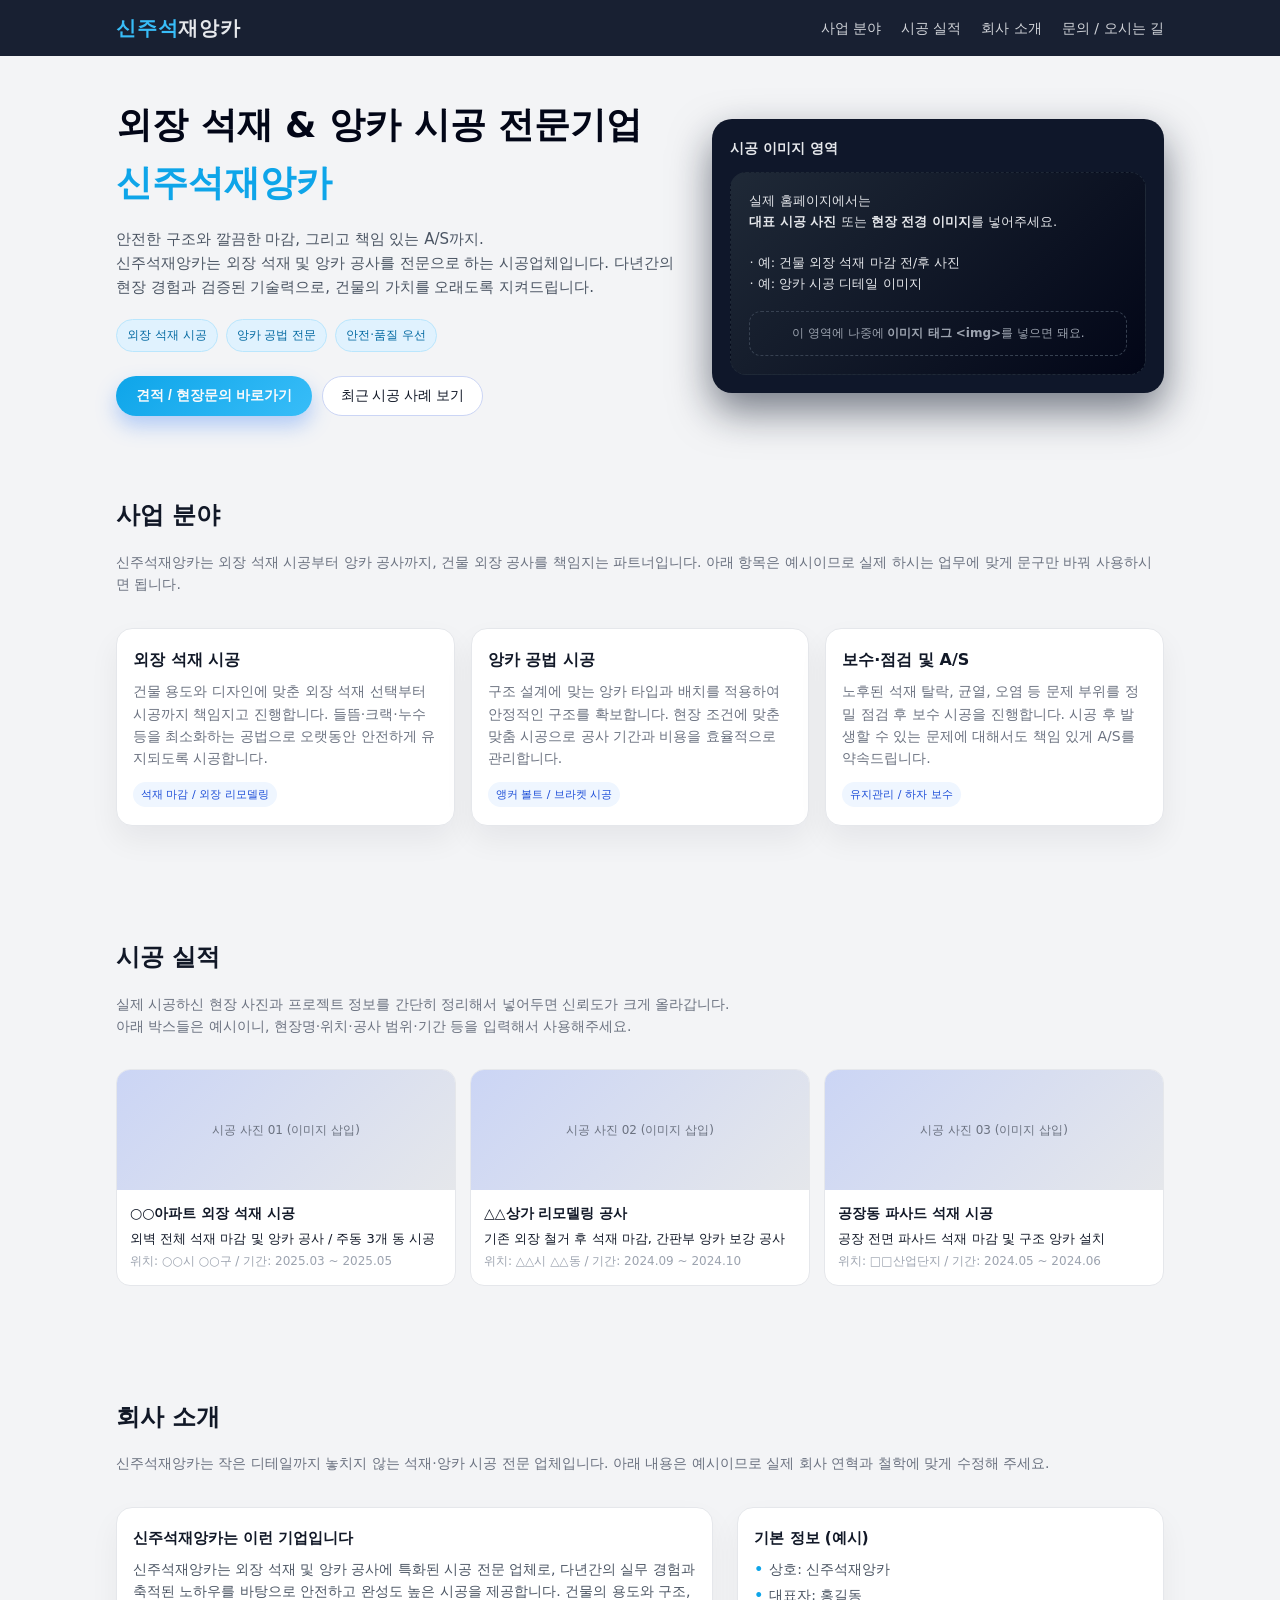
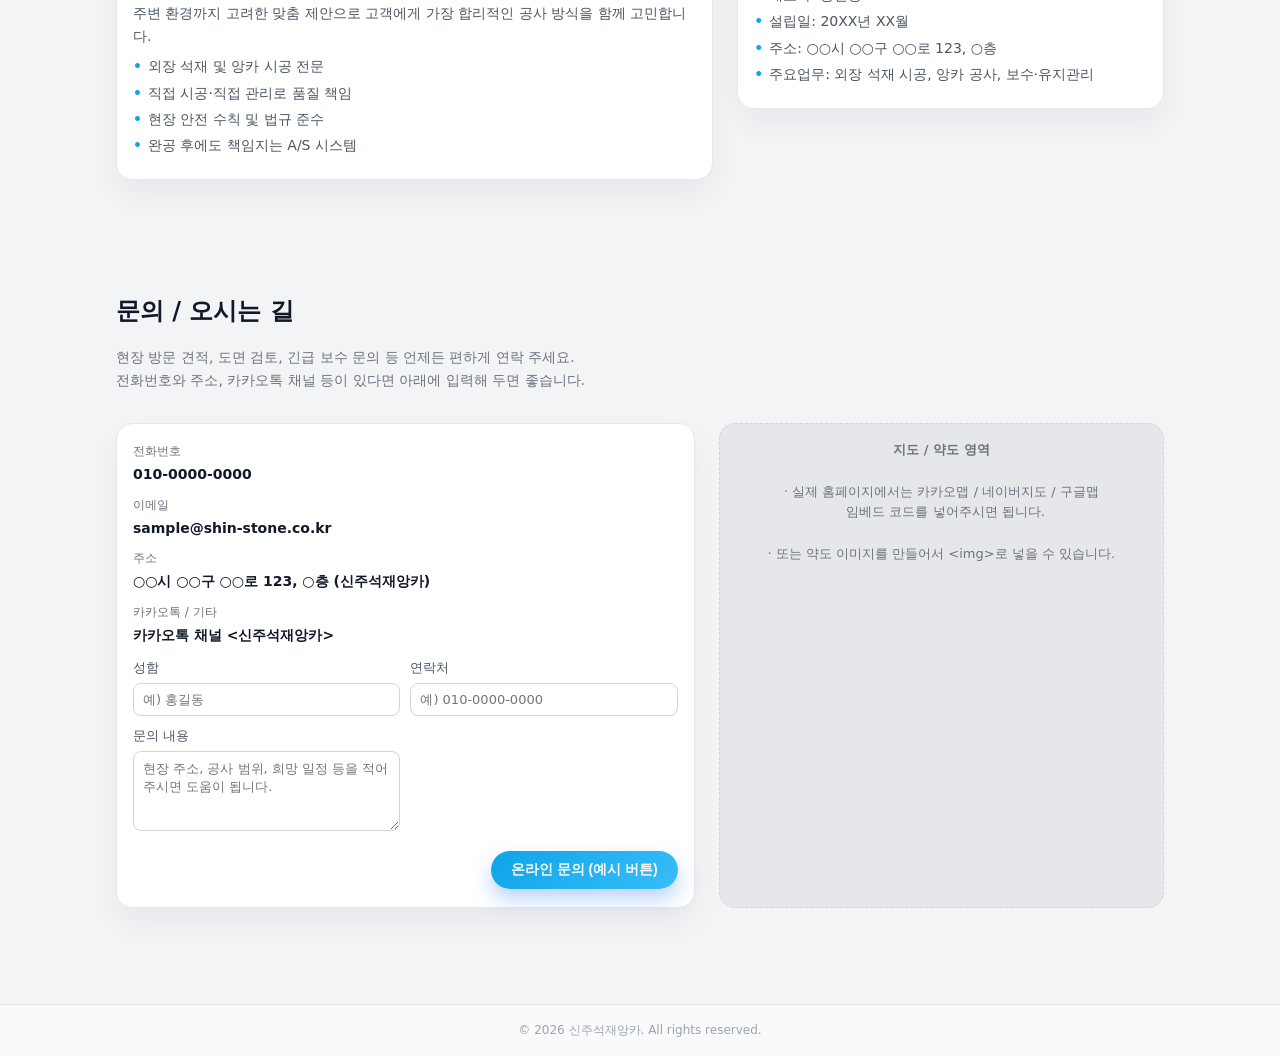
==== index.html @ e3f41605 "Add files via upload" ====
<!DOCTYPE html>
<html lang="ko">
<head>
  <meta charset="UTF-8" />
  <title>신주석재앙카 - 외장 석재 & 앙카 시공 전문</title>
  <meta name="viewport" content="width=device-width, initial-scale=1" />
  <style>
    * {
      box-sizing: border-box;
      margin: 0;
      padding: 0;
    }

    body {
      font-family: system-ui, -apple-system, BlinkMacSystemFont, "Segoe UI", sans-serif;
      color: #111827;
      background-color: #f3f4f6;
      line-height: 1.6;
    }

    a {
      text-decoration: none;
      color: inherit;
    }

    img {
      max-width: 100%;
      display: block;
    }

    /* 헤더 & 네비게이션 */
    header {
      position: sticky;
      top: 0;
      z-index: 50;
      background: rgba(15, 23, 42, 0.96);
      color: #e5e7eb;
      backdrop-filter: blur(10px);
    }

    .nav-inner {
      max-width: 1080px;
      margin: 0 auto;
      padding: 12px 16px;
      display: flex;
      align-items: center;
      justify-content: space-between;
      gap: 16px;
    }

    .logo {
      font-weight: 800;
      font-size: 20px;
      letter-spacing: 0.04em;
    }

    .logo span {
      color: #38bdf8;
    }

    nav ul {
      list-style: none;
      display: flex;
      gap: 20px;
      font-size: 14px;
    }

    nav a {
      color: #e5e7eb;
      opacity: 0.9;
    }

    nav a:hover {
      opacity: 1;
    }

    /* 모바일 메뉴 간단 처리 */
    .nav-menu-button {
      display: none;
      border: none;
      background: transparent;
      color: #e5e7eb;
      font-size: 20px;
      cursor: pointer;
    }

    @media (max-width: 720px) {
      nav ul {
        display: none;
      }

      .nav-menu-button {
        display: block;
      }

      .nav-open nav ul {
        display: flex;
        flex-direction: column;
        position: absolute;
        top: 52px;
        right: 16px;
        background: #020617;
        padding: 12px 16px;
        border-radius: 12px;
        box-shadow: 0 10px 30px rgba(0,0,0,0.35);
        width: 180px;
      }
    }

    /* 공통 레이아웃 */
    main {
      max-width: 1080px;
      margin: 0 auto;
      padding: 0 16px 40px;
    }

    section {
      padding: 56px 0;
    }

    .section-title {
      font-size: 24px;
      font-weight: 700;
      margin-bottom: 16px;
      color: #111827;
    }

    .section-subtitle {
      font-size: 14px;
      color: #6b7280;
      margin-bottom: 32px;
    }

    /* 히어로 영역 */
    .hero {
      display: grid;
      grid-template-columns: minmax(0, 2fr) minmax(0, 1.6fr);
      gap: 32px;
      padding: 40px 0 24px;
      align-items: center;
    }

    .hero-title {
      font-size: clamp(28px, 4vw, 36px);
      font-weight: 800;
      color: #020617;
      margin-bottom: 16px;
    }

    .hero-title span {
      color: #0ea5e9;
    }

    .hero-text {
      color: #4b5563;
      margin-bottom: 20px;
      font-size: 15px;
    }

    .hero-badges {
      display: flex;
      flex-wrap: wrap;
      gap: 8px;
      margin-bottom: 24px;
    }

    .hero-badge {
      font-size: 12px;
      padding: 6px 10px;
      border-radius: 999px;
      background: #e0f2fe;
      color: #0369a1;
      border: 1px solid #bae6fd;
    }

    .hero-buttons {
      display: flex;
      flex-wrap: wrap;
      gap: 10px;
    }

    .btn-primary {
      padding: 10px 20px;
      border-radius: 999px;
      border: none;
      background: linear-gradient(135deg, #0ea5e9, #38bdf8);
      color: #f9fafb;
      font-weight: 600;
      font-size: 14px;
      cursor: pointer;
      box-shadow: 0 10px 20px rgba(59,130,246,0.35);
    }

    .btn-outline {
      padding: 10px 18px;
      border-radius: 999px;
      border: 1px solid #cbd5f5;
      background: #ffffff;
      font-size: 14px;
      cursor: pointer;
      color: #111827;
    }

    .hero-visual {
      background: #0f172a;
      border-radius: 20px;
      padding: 18px;
      color: #e5e7eb;
      box-shadow: 0 18px 40px rgba(15,23,42,0.55);
    }

    .hero-visual-title {
      font-size: 14px;
      margin-bottom: 12px;
      font-weight: 600;
    }

    .hero-visual-box {
      border-radius: 16px;
      border: 1px dashed #1f2937;
      background: linear-gradient(135deg, #1f2937, #020617);
      padding: 18px;
      font-size: 13px;
    }

    .hero-visual-img-placeholder {
      margin-top: 16px;
      border-radius: 12px;
      border: 1px dashed #374151;
      padding: 12px;
      font-size: 12px;
      text-align: center;
      color: #9ca3af;
    }

    @media (max-width: 900px) {
      .hero {
        grid-template-columns: minmax(0, 1fr);
      }
    }

    /* 서비스 섹션 */
    .service-grid {
      display: grid;
      grid-template-columns: repeat(3, minmax(0, 1fr));
      gap: 16px;
    }

    .service-card {
      background: #ffffff;
      border-radius: 16px;
      padding: 18px 16px;
      box-shadow: 0 14px 30px rgba(15,23,42,0.06);
      border: 1px solid #e5e7eb;
    }

    .service-title {
      font-size: 16px;
      font-weight: 600;
      margin-bottom: 8px;
    }

    .service-desc {
      font-size: 14px;
      color: #6b7280;
      margin-bottom: 10px;
    }

    .service-tag {
      display: inline-block;
      font-size: 11px;
      padding: 4px 8px;
      border-radius: 999px;
      background: #eff6ff;
      color: #1d4ed8;
    }

    @media (max-width: 900px) {
      .service-grid {
        grid-template-columns: repeat(2, minmax(0, 1fr));
      }
    }

    @media (max-width: 600px) {
      .service-grid {
        grid-template-columns: minmax(0, 1fr);
      }
    }

    /* 포트폴리오 섹션 */
    .portfolio-grid {
      display: grid;
      grid-template-columns: repeat(3, minmax(0, 1fr));
      gap: 14px;
    }

    .portfolio-card {
      background: #ffffff;
      border-radius: 14px;
      overflow: hidden;
      border: 1px solid #e5e7eb;
      display: flex;
      flex-direction: column;
    }

    .portfolio-img {
      height: 120px;
      background: linear-gradient(135deg, #cbd5f5, #e5e7eb);
      display: flex;
      align-items: center;
      justify-content: center;
      font-size: 12px;
      color: #6b7280;
    }

    .portfolio-body {
      padding: 12px 13px 14px;
      font-size: 13px;
    }

    .portfolio-body h3 {
      font-size: 14px;
      margin-bottom: 4px;
    }

    .portfolio-meta {
      font-size: 12px;
      color: #9ca3af;
      margin-top: 2px;
    }

    @media (max-width: 900px) {
      .portfolio-grid {
        grid-template-columns: repeat(2, minmax(0, 1fr));
      }
    }

    @media (max-width: 600px) {
      .portfolio-grid {
        grid-template-columns: minmax(0, 1fr);
      }
    }

    /* 회사소개 섹션 */
    .about-layout {
      display: grid;
      grid-template-columns: minmax(0, 1.4fr) minmax(0, 1fr);
      gap: 24px;
      align-items: flex-start;
    }

    .about-box {
      background: #ffffff;
      border-radius: 16px;
      padding: 18px 16px;
      border: 1px solid #e5e7eb;
      box-shadow: 0 14px 30px rgba(15,23,42,0.05);
      font-size: 14px;
      color: #4b5563;
    }

    .about-box h3 {
      font-size: 15px;
      font-weight: 600;
      margin-bottom: 8px;
      color: #111827;
    }

    .about-list {
      list-style: none;
      margin-top: 8px;
    }

    .about-list li::before {
      content: "•";
      margin-right: 6px;
      color: #0ea5e9;
      font-weight: 700;
    }

    .about-list li {
      margin-bottom: 4px;
    }

    @media (max-width: 900px) {
      .about-layout {
        grid-template-columns: minmax(0, 1fr);
      }
    }

    /* 연락처 섹션 */
    .contact-grid {
      display: grid;
      grid-template-columns: minmax(0, 1.3fr) minmax(0, 1fr);
      gap: 24px;
    }

    .contact-card {
      background: #ffffff;
      border-radius: 16px;
      padding: 18px 16px;
      border: 1px solid #e5e7eb;
      box-shadow: 0 14px 30px rgba(15,23,42,0.05);
      font-size: 14px;
    }

    .contact-item {
      margin-bottom: 10px;
    }

    .contact-label {
      font-size: 12px;
      color: #6b7280;
      margin-bottom: 2px;
    }

    .contact-value {
      font-weight: 600;
      color: #111827;
    }

    .contact-map {
      background: #e5e7eb;
      border-radius: 16px;
      padding: 16px;
      text-align: center;
      font-size: 13px;
      color: #6b7280;
      border: 1px dashed #d1d5db;
    }

    .contact-form {
      margin-top: 12px;
      display: grid;
      grid-template-columns: minmax(0, 1fr) minmax(0, 1fr);
      gap: 10px;
    }

    .contact-form textarea {
      grid-column: span 2;
      resize: vertical;
      min-height: 80px;
    }

    .field {
      display: flex;
      flex-direction: column;
      gap: 4px;
      font-size: 13px;
    }

    .field label {
      color: #4b5563;
    }

    .field input,
    .field textarea {
      border-radius: 8px;
      border: 1px solid #d1d5db;
      padding: 8px 9px;
      font-family: inherit;
      font-size: 13px;
    }

    .field input:focus,
    .field textarea:focus {
      outline: none;
      border-color: #0ea5e9;
      box-shadow: 0 0 0 1px rgba(14,165,233,0.2);
    }

    .contact-submit {
      margin-top: 10px;
      grid-column: span 2;
      justify-self: flex-end;
    }

    @media (max-width: 720px) {
      .contact-grid {
        grid-template-columns: minmax(0, 1fr);
      }

      .contact-form {
        grid-template-columns: minmax(0, 1fr);
      }

      .contact-submit {
        grid-column: span 1;
        width: 100%;
      }
    }

    /* 푸터 */
    footer {
      border-top: 1px solid #e5e7eb;
      padding: 16px;
      font-size: 12px;
      color: #9ca3af;
      background: #f9fafb;
      text-align: center;
    }
  </style>
</head>
<body>
  <header id="top">
    <div class="nav-inner">
      <div class="logo"><span>신주석</span>재앙카</div>
      <button class="nav-menu-button" id="navMenuButton">☰</button>
      <nav>
        <ul id="navMenu">
          <li><a href="#services">사업 분야</a></li>
          <li><a href="#portfolio">시공 실적</a></li>
          <li><a href="#about">회사 소개</a></li>
          <li><a href="#contact">문의 / 오시는 길</a></li>
        </ul>
      </nav>
    </div>
  </header>

  <main>
    <!-- 히어로 섹션 -->
    <section class="hero">
      <div>
        <h1 class="hero-title">
          외장 석재 &amp; 앙카 시공 전문기업<br />
          <span>신주석재앙카</span>
        </h1>
        <p class="hero-text">
          안전한 구조와 깔끔한 마감, 그리고 책임 있는 A/S까지.<br />
          신주석재앙카는 외장 석재 및 앙카 공사를 전문으로 하는 시공업체입니다.
          다년간의 현장 경험과 검증된 기술력으로, 건물의 가치를 오래도록 지켜드립니다.
        </p>

        <div class="hero-badges">
          <div class="hero-badge">외장 석재 시공</div>
          <div class="hero-badge">앙카 공법 전문</div>
          <div class="hero-badge">안전·품질 우선</div>
        </div>

        <div class="hero-buttons">
          <button class="btn-primary" onclick="document.getElementById('contact').scrollIntoView({behavior:'smooth'});">
            견적 / 현장문의 바로가기
          </button>
          <button class="btn-outline" onclick="document.getElementById('portfolio').scrollIntoView({behavior:'smooth'});">
            최근 시공 사례 보기
          </button>
        </div>
      </div>

      <aside class="hero-visual">
        <div class="hero-visual-title">시공 이미지 영역</div>
        <div class="hero-visual-box">
          실제 홈페이지에서는<br />
          <b>대표 시공 사진</b> 또는 <b>현장 전경 이미지</b>를 넣어주세요.<br /><br />
          · 예: 건물 외장 석재 마감 전/후 사진<br />
          · 예: 앙카 시공 디테일 이미지
          <div class="hero-visual-img-placeholder">
            이 영역에 나중에 <b>이미지 태그 &lt;img&gt;</b>를 넣으면 돼요.
          </div>
        </div>
      </aside>
    </section>

    <!-- 서비스 섹션 -->
    <section id="services">
      <h2 class="section-title">사업 분야</h2>
      <p class="section-subtitle">
        신주석재앙카는 외장 석재 시공부터 앙카 공사까지, 건물 외장 공사를 책임지는 파트너입니다.
        아래 항목은 예시이므로 실제 하시는 업무에 맞게 문구만 바꿔 사용하시면 됩니다.
      </p>

      <div class="service-grid">
        <div class="service-card">
          <div class="service-title">외장 석재 시공</div>
          <div class="service-desc">
            건물 용도와 디자인에 맞춘 외장 석재 선택부터 시공까지 책임지고 진행합니다.
            들뜸·크랙·누수 등을 최소화하는 공법으로 오랫동안 안전하게 유지되도록 시공합니다.
          </div>
          <span class="service-tag">석재 마감 / 외장 리모델링</span>
        </div>

        <div class="service-card">
          <div class="service-title">앙카 공법 시공</div>
          <div class="service-desc">
            구조 설계에 맞는 앙카 타입과 배치를 적용하여 안정적인 구조를 확보합니다.
            현장 조건에 맞춘 맞춤 시공으로 공사 기간과 비용을 효율적으로 관리합니다.
          </div>
          <span class="service-tag">앵커 볼트 / 브라켓 시공</span>
        </div>

        <div class="service-card">
          <div class="service-title">보수·점검 및 A/S</div>
          <div class="service-desc">
            노후된 석재 탈락, 균열, 오염 등 문제 부위를 정밀 점검 후 보수 시공을 진행합니다.
            시공 후 발생할 수 있는 문제에 대해서도 책임 있게 A/S를 약속드립니다.
          </div>
          <span class="service-tag">유지관리 / 하자 보수</span>
        </div>
      </div>
    </section>

    <!-- 포트폴리오 섹션 -->
    <section id="portfolio">
      <h2 class="section-title">시공 실적</h2>
      <p class="section-subtitle">
        실제 시공하신 현장 사진과 프로젝트 정보를 간단히 정리해서 넣어두면 신뢰도가 크게 올라갑니다.<br />
        아래 박스들은 예시이니, 현장명·위치·공사 범위·기간 등을 입력해서 사용해주세요.
      </p>

      <div class="portfolio-grid">
        <article class="portfolio-card">
          <div class="portfolio-img">
            시공 사진 01 (이미지 삽입)
          </div>
          <div class="portfolio-body">
            <h3>○○아파트 외장 석재 시공</h3>
            <p>외벽 전체 석재 마감 및 앙카 공사 / 주동 3개 동 시공</p>
            <p class="portfolio-meta">위치: ○○시 ○○구 / 기간: 2025.03 ~ 2025.05</p>
          </div>
        </article>

        <article class="portfolio-card">
          <div class="portfolio-img">
            시공 사진 02 (이미지 삽입)
          </div>
          <div class="portfolio-body">
            <h3>△△상가 리모델링 공사</h3>
            <p>기존 외장 철거 후 석재 마감, 간판부 앙카 보강 공사</p>
            <p class="portfolio-meta">위치: △△시 △△동 / 기간: 2024.09 ~ 2024.10</p>
          </div>
        </article>

        <article class="portfolio-card">
          <div class="portfolio-img">
            시공 사진 03 (이미지 삽입)
          </div>
          <div class="portfolio-body">
            <h3>공장동 파사드 석재 시공</h3>
            <p>공장 전면 파사드 석재 마감 및 구조 앙카 설치</p>
            <p class="portfolio-meta">위치: □□산업단지 / 기간: 2024.05 ~ 2024.06</p>
          </div>
        </article>
      </div>
    </section>

    <!-- 회사 소개 섹션 -->
    <section id="about">
      <h2 class="section-title">회사 소개</h2>
      <p class="section-subtitle">
        신주석재앙카는 작은 디테일까지 놓치지 않는 석재·앙카 시공 전문 업체입니다.
        아래 내용은 예시이므로 실제 회사 연혁과 철학에 맞게 수정해 주세요.
      </p>

      <div class="about-layout">
        <div class="about-box">
          <h3>신주석재앙카는 이런 기업입니다</h3>
          <p>
            신주석재앙카는 외장 석재 및 앙카 공사에 특화된 시공 전문 업체로,
            다년간의 실무 경험과 축적된 노하우를 바탕으로 안전하고 완성도 높은 시공을 제공합니다.
            건물의 용도와 구조, 주변 환경까지 고려한 맞춤 제안으로
            고객에게 가장 합리적인 공사 방식을 함께 고민합니다.
          </p>

          <ul class="about-list">
            <li>외장 석재 및 앙카 시공 전문</li>
            <li>직접 시공·직접 관리로 품질 책임</li>
            <li>현장 안전 수칙 및 법규 준수</li>
            <li>완공 후에도 책임지는 A/S 시스템</li>
          </ul>
        </div>

        <div class="about-box">
          <h3>기본 정보 (예시)</h3>
          <ul class="about-list">
            <li>상호: 신주석재앙카</li>
            <li>대표자: 홍길동</li>
            <li>설립일: 20XX년 XX월</li>
            <li>주소: ○○시 ○○구 ○○로 123, ○층</li>
            <li>주요업무: 외장 석재 시공, 앙카 공사, 보수·유지관리</li>
          </ul>
        </div>
      </div>
    </section>

    <!-- 연락처 섹션 -->
    <section id="contact">
      <h2 class="section-title">문의 / 오시는 길</h2>
      <p class="section-subtitle">
        현장 방문 견적, 도면 검토, 긴급 보수 문의 등 언제든 편하게 연락 주세요.<br />
        전화번호와 주소, 카카오톡 채널 등이 있다면 아래에 입력해 두면 좋습니다.
      </p>

      <div class="contact-grid">
        <div class="contact-card">
          <div class="contact-item">
            <div class="contact-label">전화번호</div>
            <div class="contact-value">010-0000-0000</div>
          </div>
          <div class="contact-item">
            <div class="contact-label">이메일</div>
            <div class="contact-value">sample@shin-stone.co.kr</div>
          </div>
          <div class="contact-item">
            <div class="contact-label">주소</div>
            <div class="contact-value">○○시 ○○구 ○○로 123, ○층 (신주석재앙카)</div>
          </div>
          <div class="contact-item">
            <div class="contact-label">카카오톡 / 기타</div>
            <div class="contact-value">카카오톡 채널 &lt;신주석재앙카&gt;</div>
          </div>

          <form class="contact-form" onsubmit="alert('온라인 문의는 실제 전송 기능이 없습니다. 메일 또는 전화로 문의 주세요.'); return false;">
            <div class="field">
              <label for="name">성함</label>
              <input id="name" type="text" placeholder="예) 홍길동" />
            </div>
            <div class="field">
              <label for="phone">연락처</label>
              <input id="phone" type="text" placeholder="예) 010-0000-0000" />
            </div>
            <div class="field">
              <label for="message">문의 내용</label>
              <textarea id="message" placeholder="현장 주소, 공사 범위, 희망 일정 등을 적어주시면 도움이 됩니다."></textarea>
            </div>
            <button class="btn-primary contact-submit" type="submit">
              온라인 문의 (예시 버튼)
            </button>
          </form>
        </div>

        <div class="contact-map">
          <b>지도 / 약도 영역</b><br /><br />
          · 실제 홈페이지에서는 카카오맵 / 네이버지도 / 구글맵<br />
          &nbsp;&nbsp;임베드 코드를 넣어주시면 됩니다.<br /><br />
          · 또는 약도 이미지를 만들어서 &lt;img&gt;로 넣을 수 있습니다.
        </div>
      </div>
    </section>
  </main>

  <footer>
    © <span id="year"></span> 신주석재앙카. All rights reserved.
  </footer>

  <script>
    // 푸터 연도 자동 표기
    document.getElementById('year').textContent = new Date().getFullYear();

    // 모바일 메뉴 토글
    const navButton = document.getElementById('navMenuButton');
    const body = document.body;

    navButton.addEventListener('click', () => {
      body.classList.toggle('nav-open');
    });
  </script>
</body>
</html>
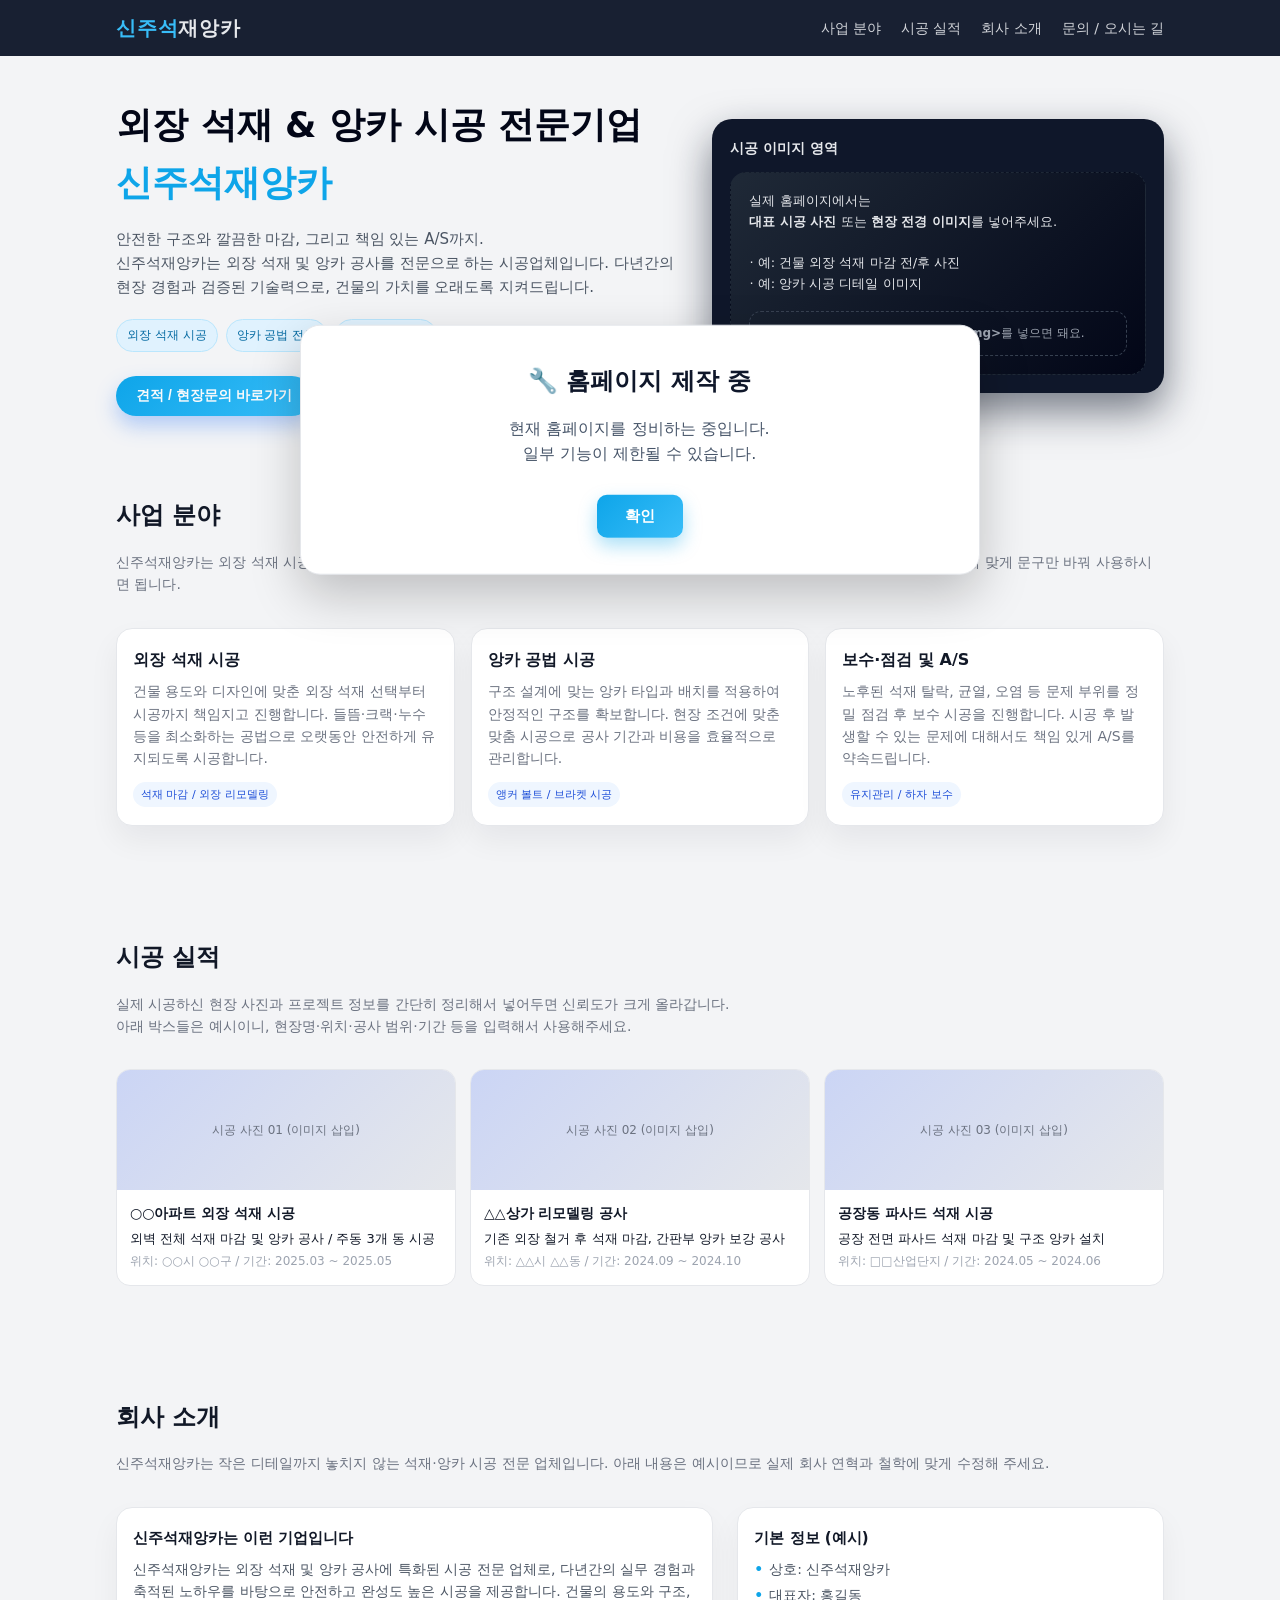
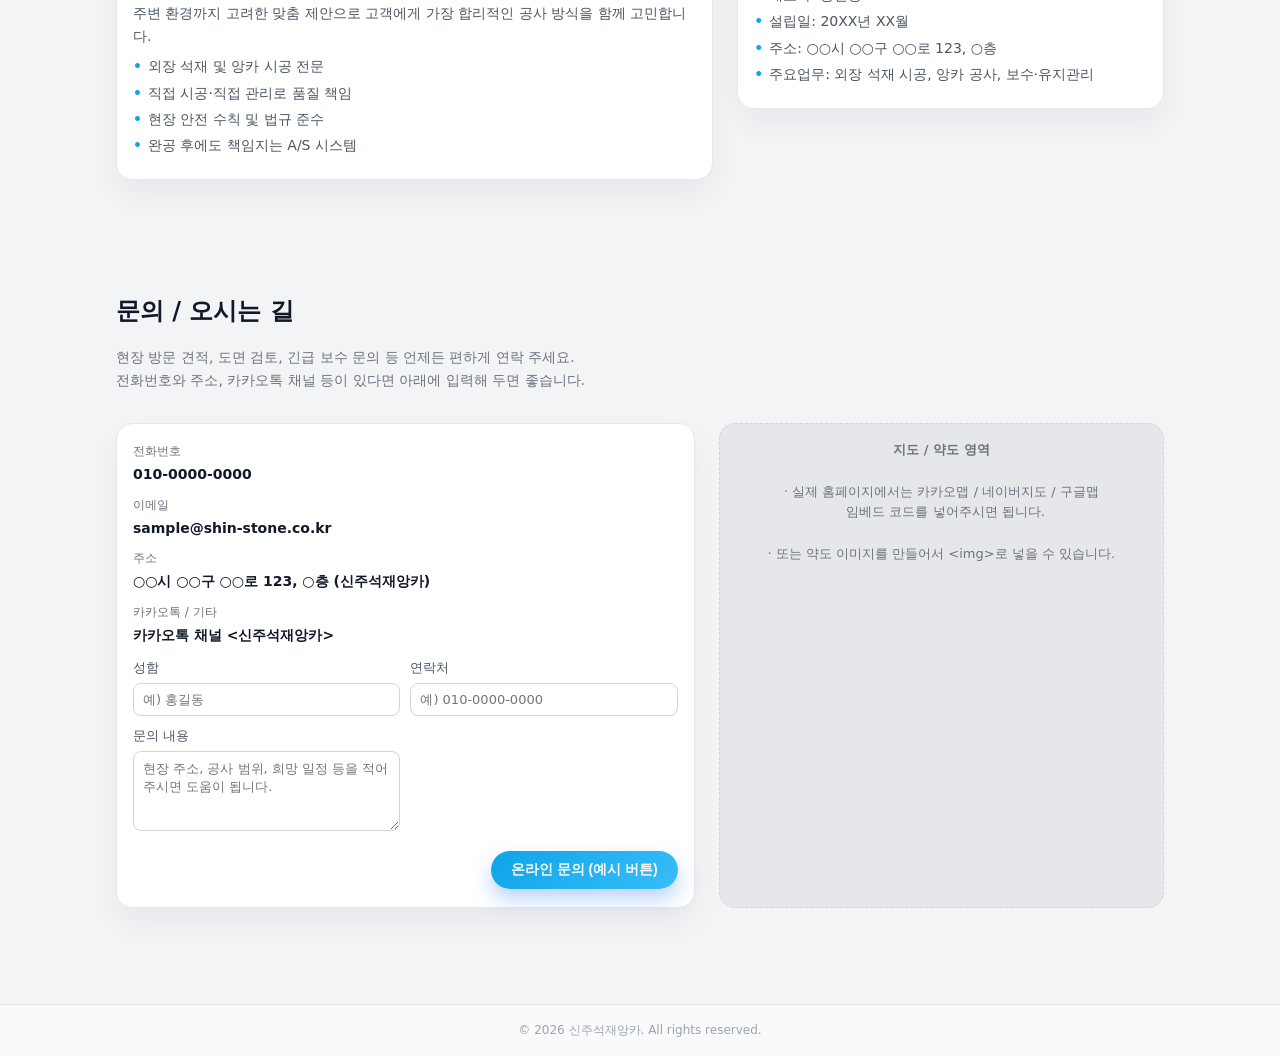
==== commit ecd82466: "Update index.html 팝업추가" ====
--- a/index.html
+++ b/index.html
@@ -499,9 +499,93 @@
       background: #f9fafb;
       text-align: center;
     }
+	
+/* 중앙 팝업 */
+.center-popup {
+  position: fixed;
+  top: 50%;
+  left: 50%;
+  transform: translate(-50%, -50%);
+  z-index: 99999;
+  animation: fadeIn 0.25s ease-out;
+}
+
+.center-popup-box {
+  background: #ffffff;
+  width: min(90%, 680px);
+  width: 680px !important; /* 🔥 강제 적용 */
+  max-width: 680px !important;
+  padding: 36px 40px;
+  border-radius: 20px;
+  text-align: center;
+  box-shadow: 0 20px 50px rgba(0, 0, 0, 0.22);
+  border: 1px solid #e5e7eb;
+  animation: popupSlide 0.3s ease-out;
+}
+
+.center-popup-box h2 {
+  margin-bottom: 16px;
+  font-size: 24px;
+  color: #0f172a;
+  font-weight: 700;
+}
+
+.center-popup-box p {
+  font-size: 16px;
+  color: #475569;
+  margin-bottom: 28px;
+  line-height: 1.6;
+  font-weight: 400;
+}
+
+.popup-close-btn {
+  padding: 12px 28px;
+  background: linear-gradient(135deg, #0ea5e9, #38bdf8);
+  color: white;
+  border: none;
+  border-radius: 10px;
+  font-size: 15px;
+  font-weight: 600;
+  cursor: pointer;
+  box-shadow: 0 8px 18px rgba(14,165,233,0.35);
+}
+
+.popup-close-btn:hover {
+  background: #0284c7;
+}
+
+/* 애니메이션 */
+@keyframes fadeIn {
+  from { opacity: 0; }
+  to { opacity: 1; }
+}
+
+@keyframes popupSlide {
+  from {
+    transform: translate(-50%, -48%);
+    opacity: 0;
+  }
+  to {
+    transform: translate(-50%, -50%);
+    opacity: 1;
+  }
+}
+
+
+	
   </style>
 </head>
 <body>
+<!-- 제작중 중앙 팝업 -->
+<div id="centerPopup" class="center-popup">
+  <div class="center-popup-box">
+    <h2>🔧 홈페이지 제작 중</h2>
+    <p>현재 홈페이지를 정비하는 중입니다.<br>일부 기능이 제한될 수 있습니다.</p>
+    <button class="popup-close-btn" onclick="closeCenterPopup()">확인</button>
+  </div>
+</div>
+
+  <!-- 여기부터 기존 내용(헤더, 메인 등) -->
   <header id="top">
     <div class="nav-inner">
       <div class="logo"><span>신주석</span>재앙카</div>
@@ -754,5 +838,13 @@
       body.classList.toggle('nav-open');
     });
   </script>
+  
+<script>
+  function closeCenterPopup() {
+    document.getElementById("centerPopup").style.display = "none";
+  }
+</script>
+
+
 </body>
 </html>
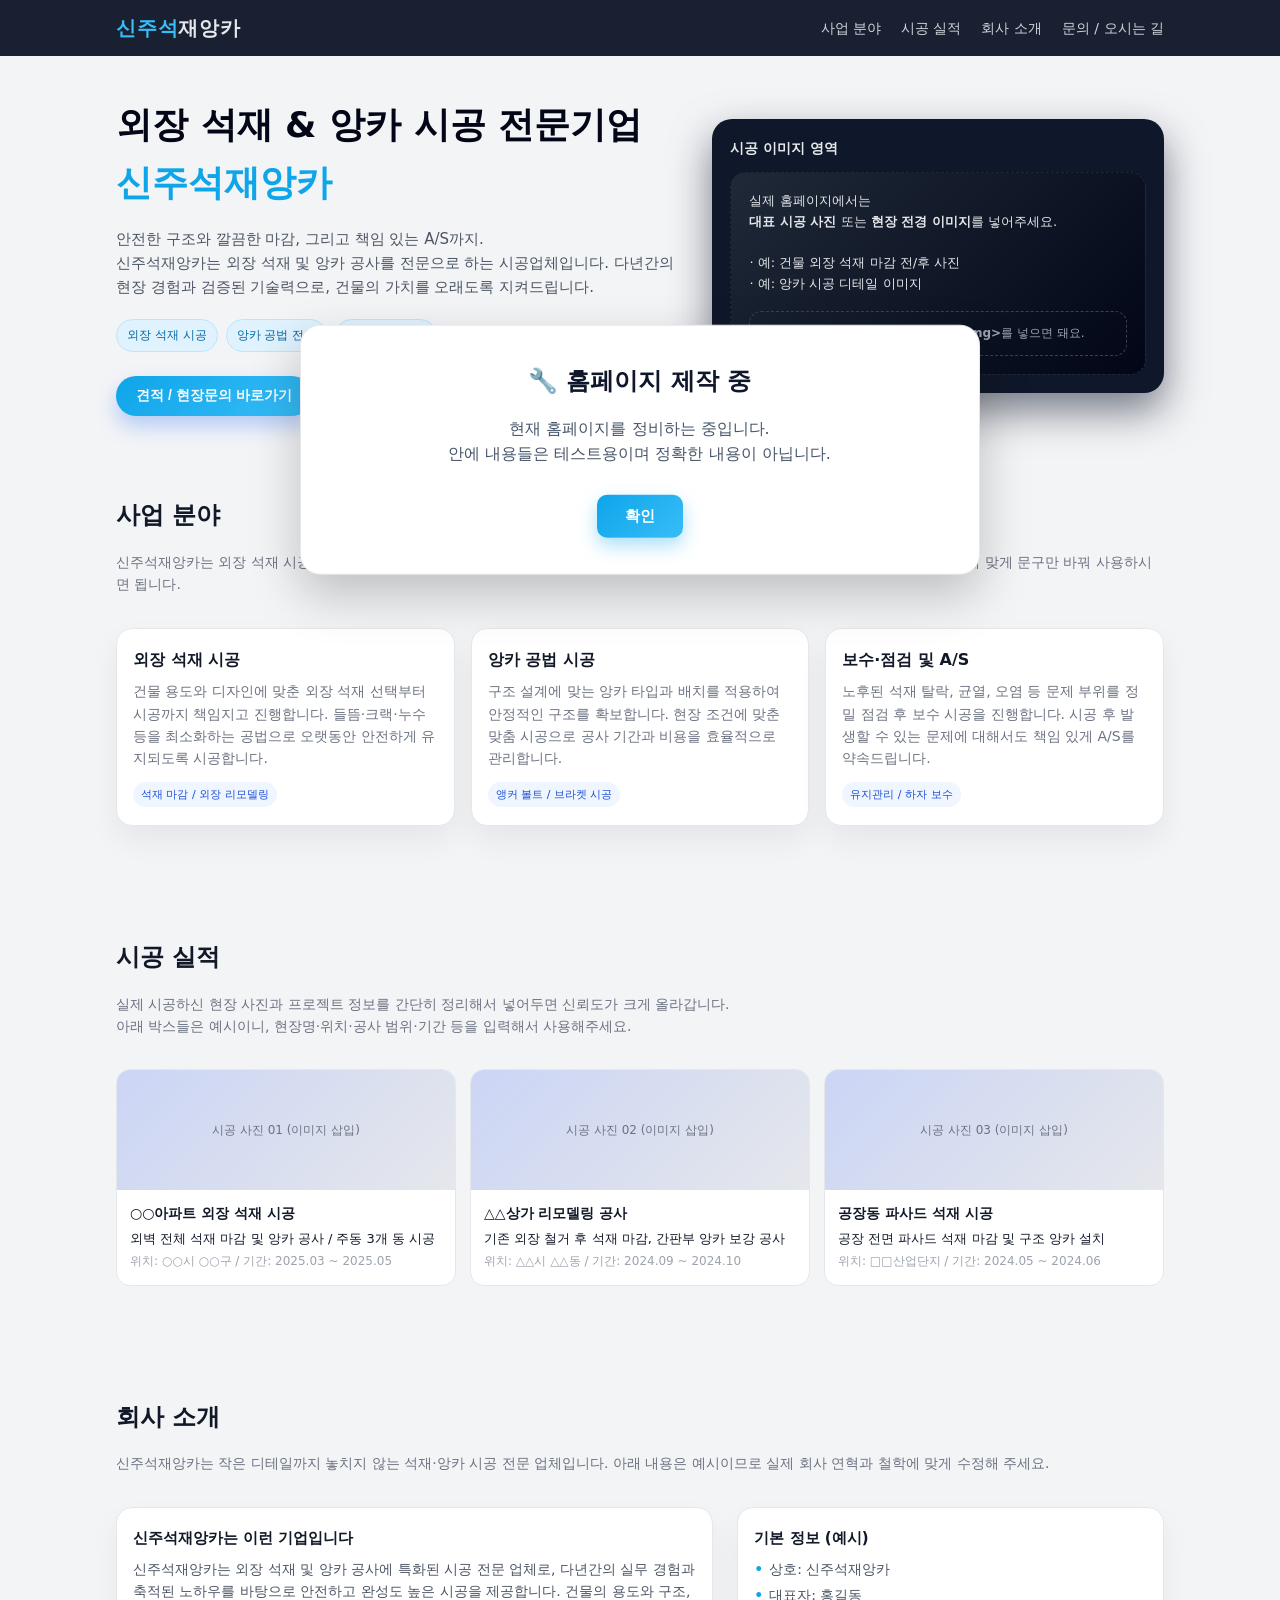
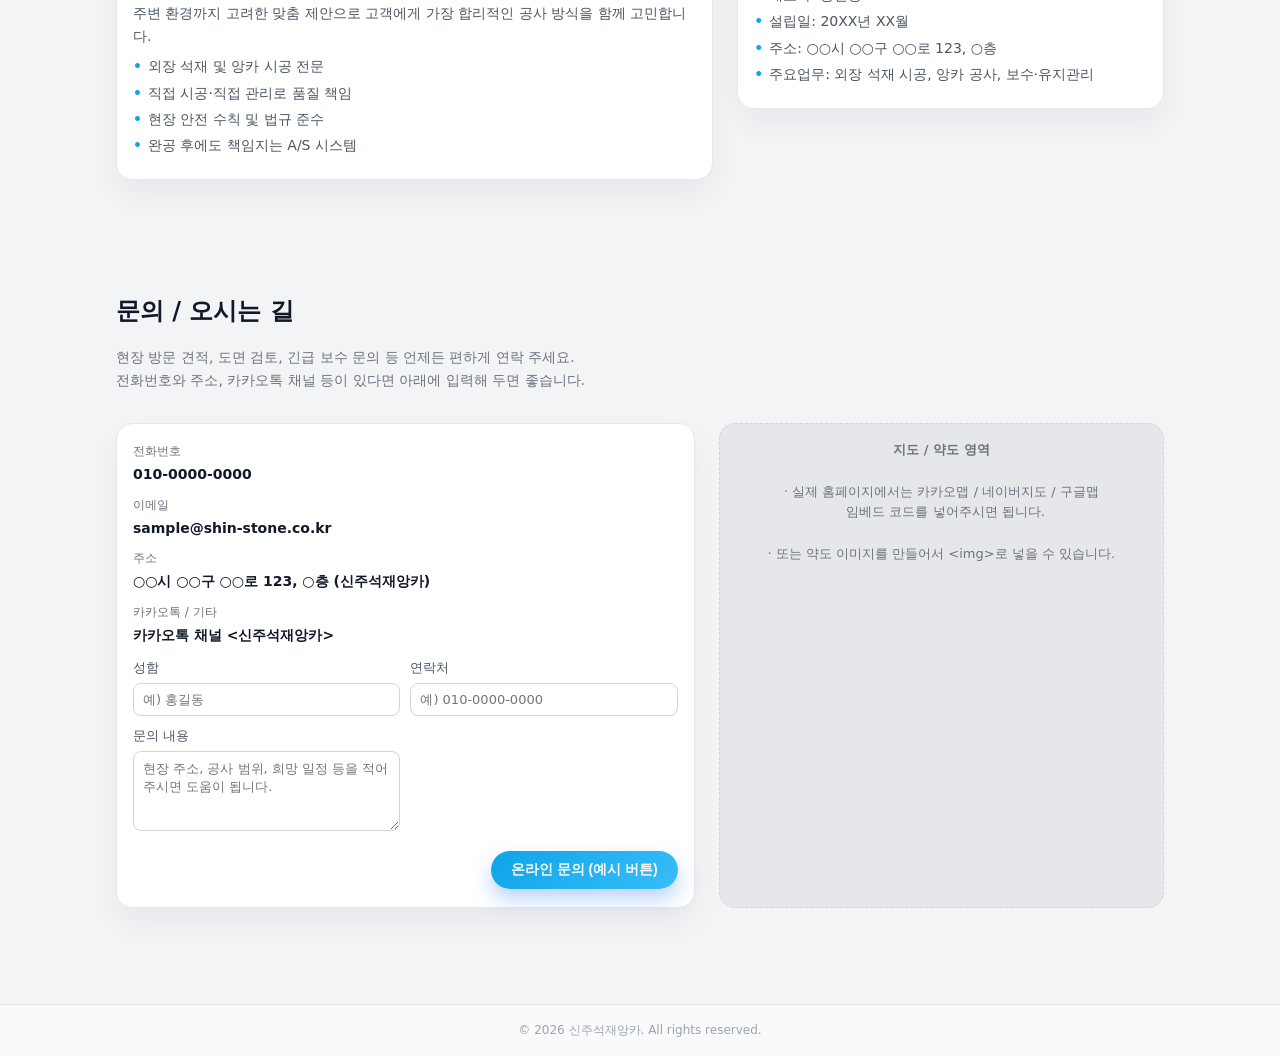
==== commit 14489d31: "Update index.html 팝업 내용 수정" ====
--- a/index.html
+++ b/index.html
@@ -580,7 +580,7 @@
 <div id="centerPopup" class="center-popup">
   <div class="center-popup-box">
     <h2>🔧 홈페이지 제작 중</h2>
-    <p>현재 홈페이지를 정비하는 중입니다.<br>일부 기능이 제한될 수 있습니다.</p>
+    <p>현재 홈페이지를 정비하는 중입니다.<br>안에 내용들은 테스트용이며 정확한 내용이 아닙니다.</p>
     <button class="popup-close-btn" onclick="closeCenterPopup()">확인</button>
   </div>
 </div>
@@ -848,3 +848,4 @@
 
 </body>
 </html>
+
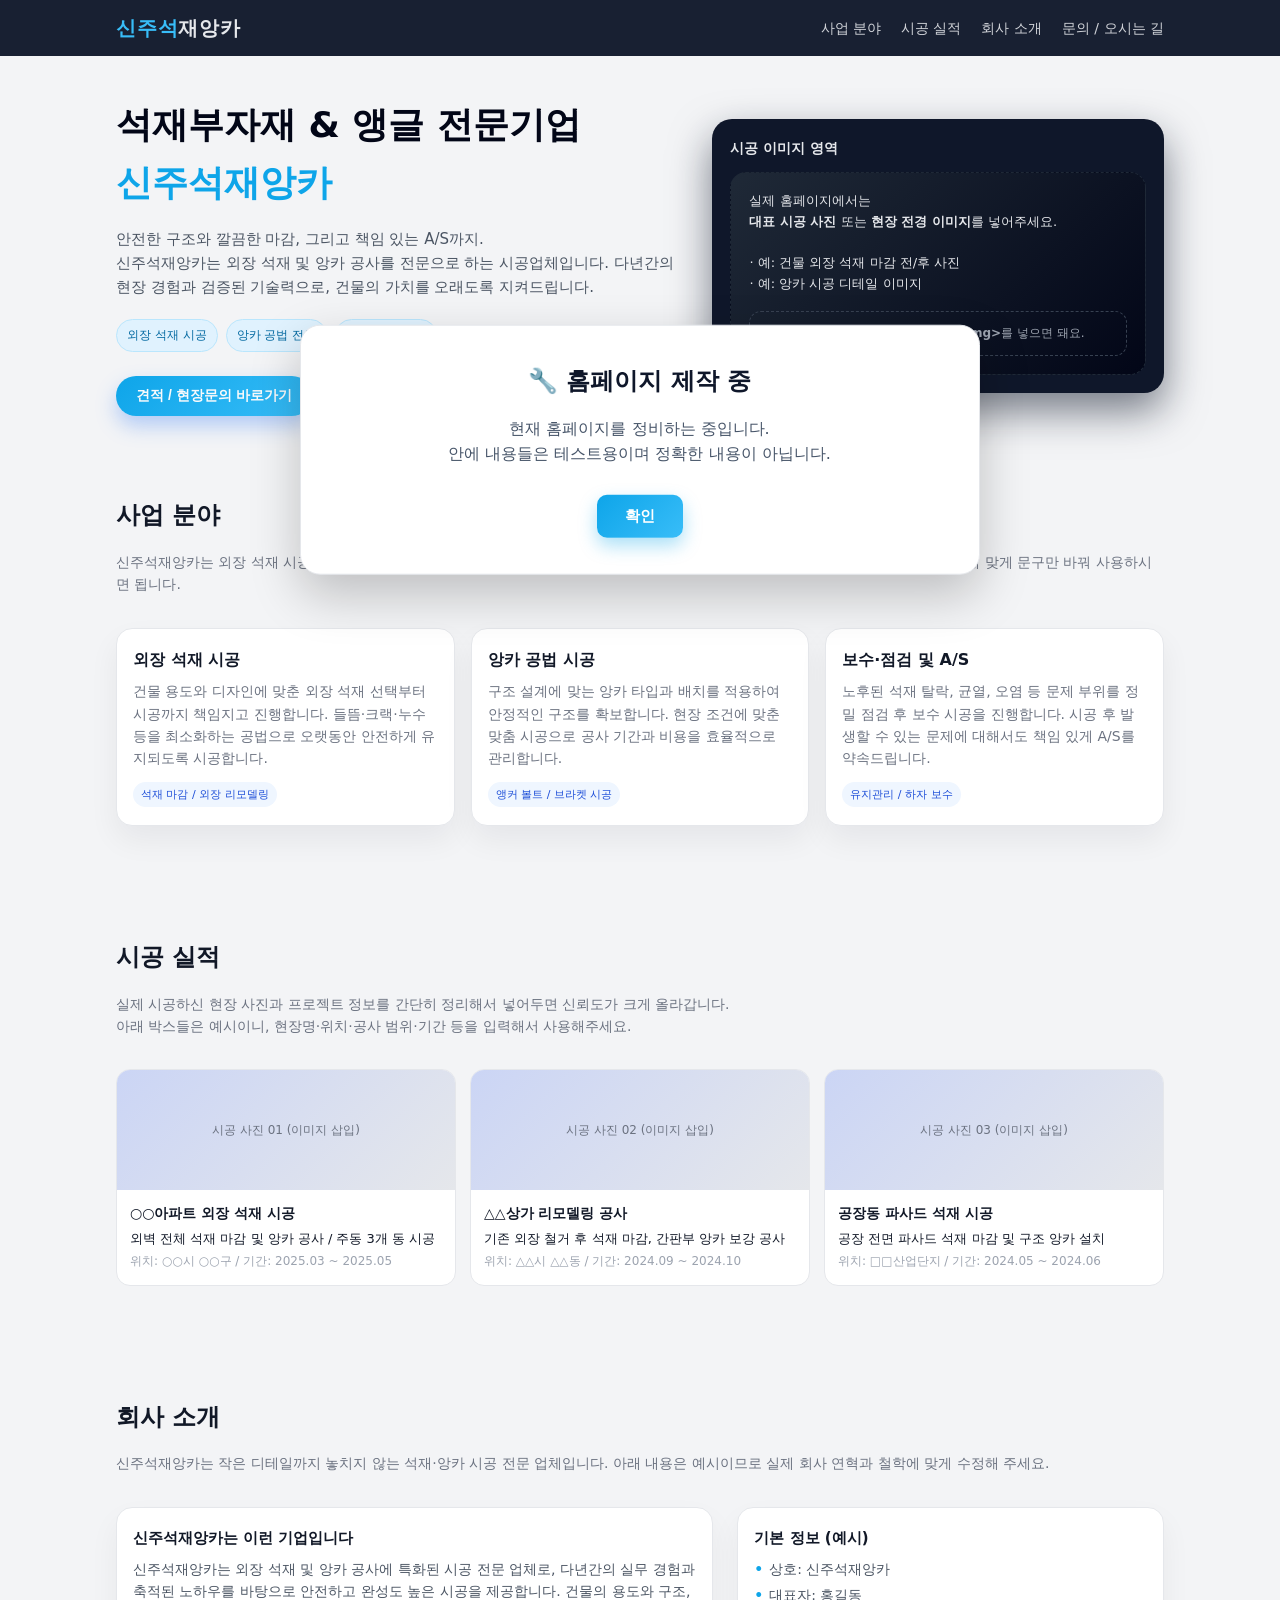
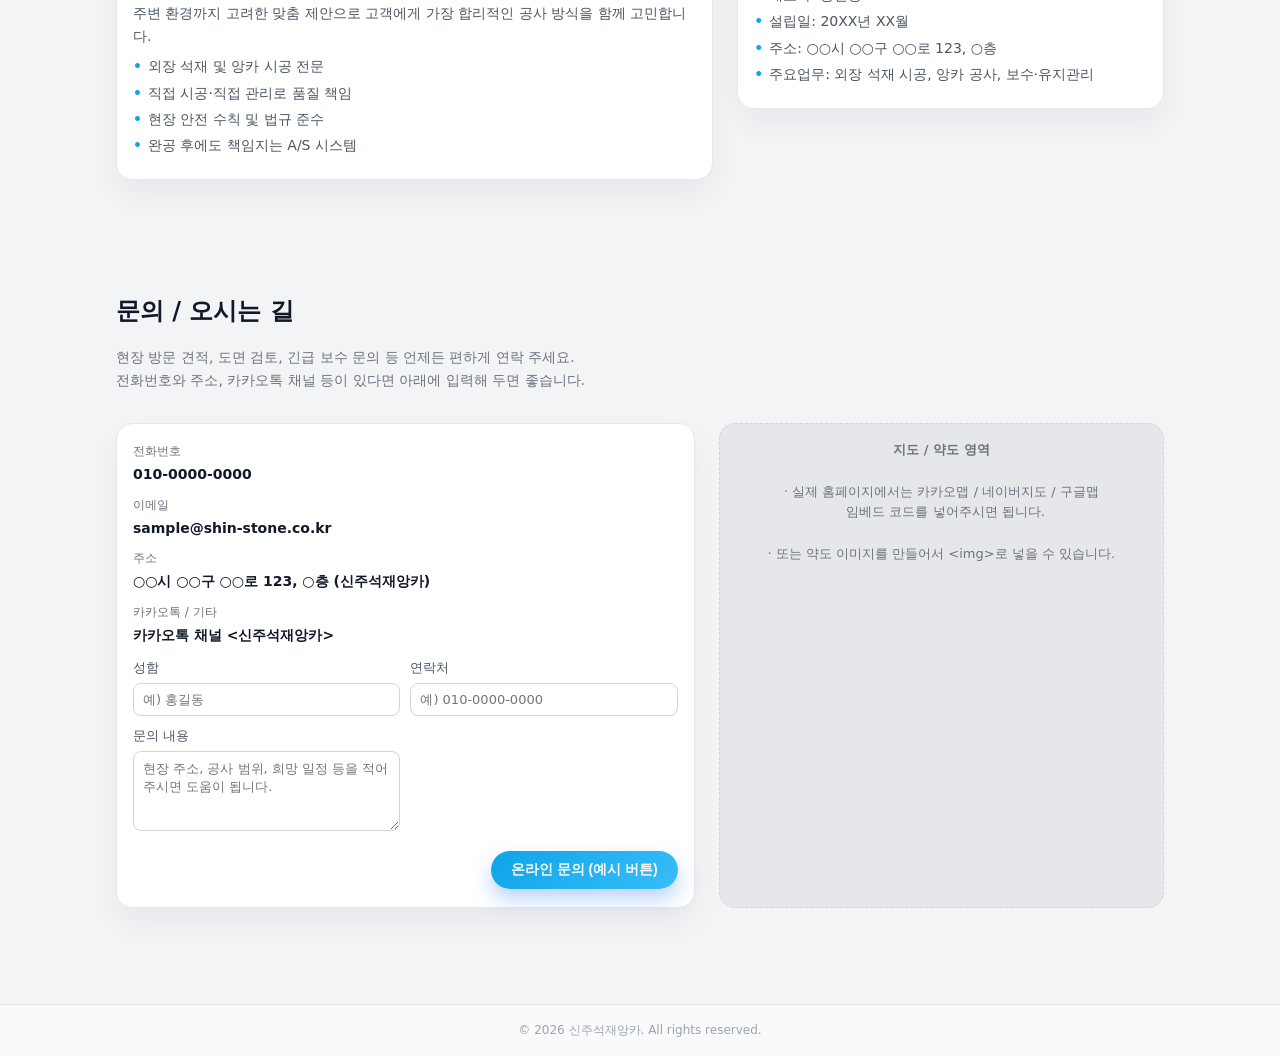
==== commit 31303040: "Update index.html 내용 변경" ====
--- a/index.html
+++ b/index.html
@@ -2,7 +2,7 @@
 <html lang="ko">
 <head>
   <meta charset="UTF-8" />
-  <title>신주석재앙카 - 외장 석재 & 앙카 시공 전문</title>
+  <title>신주석재앙카 - 석재시공용 부자재 전문</title>
   <meta name="viewport" content="width=device-width, initial-scale=1" />
   <style>
     * {
@@ -606,7 +606,7 @@
     <section class="hero">
       <div>
         <h1 class="hero-title">
-          외장 석재 &amp; 앙카 시공 전문기업<br />
+          석재부자재 &amp; 앵글 전문기업<br />
           <span>신주석재앙카</span>
         </h1>
         <p class="hero-text">
@@ -849,3 +849,4 @@
 </body>
 </html>
 
+
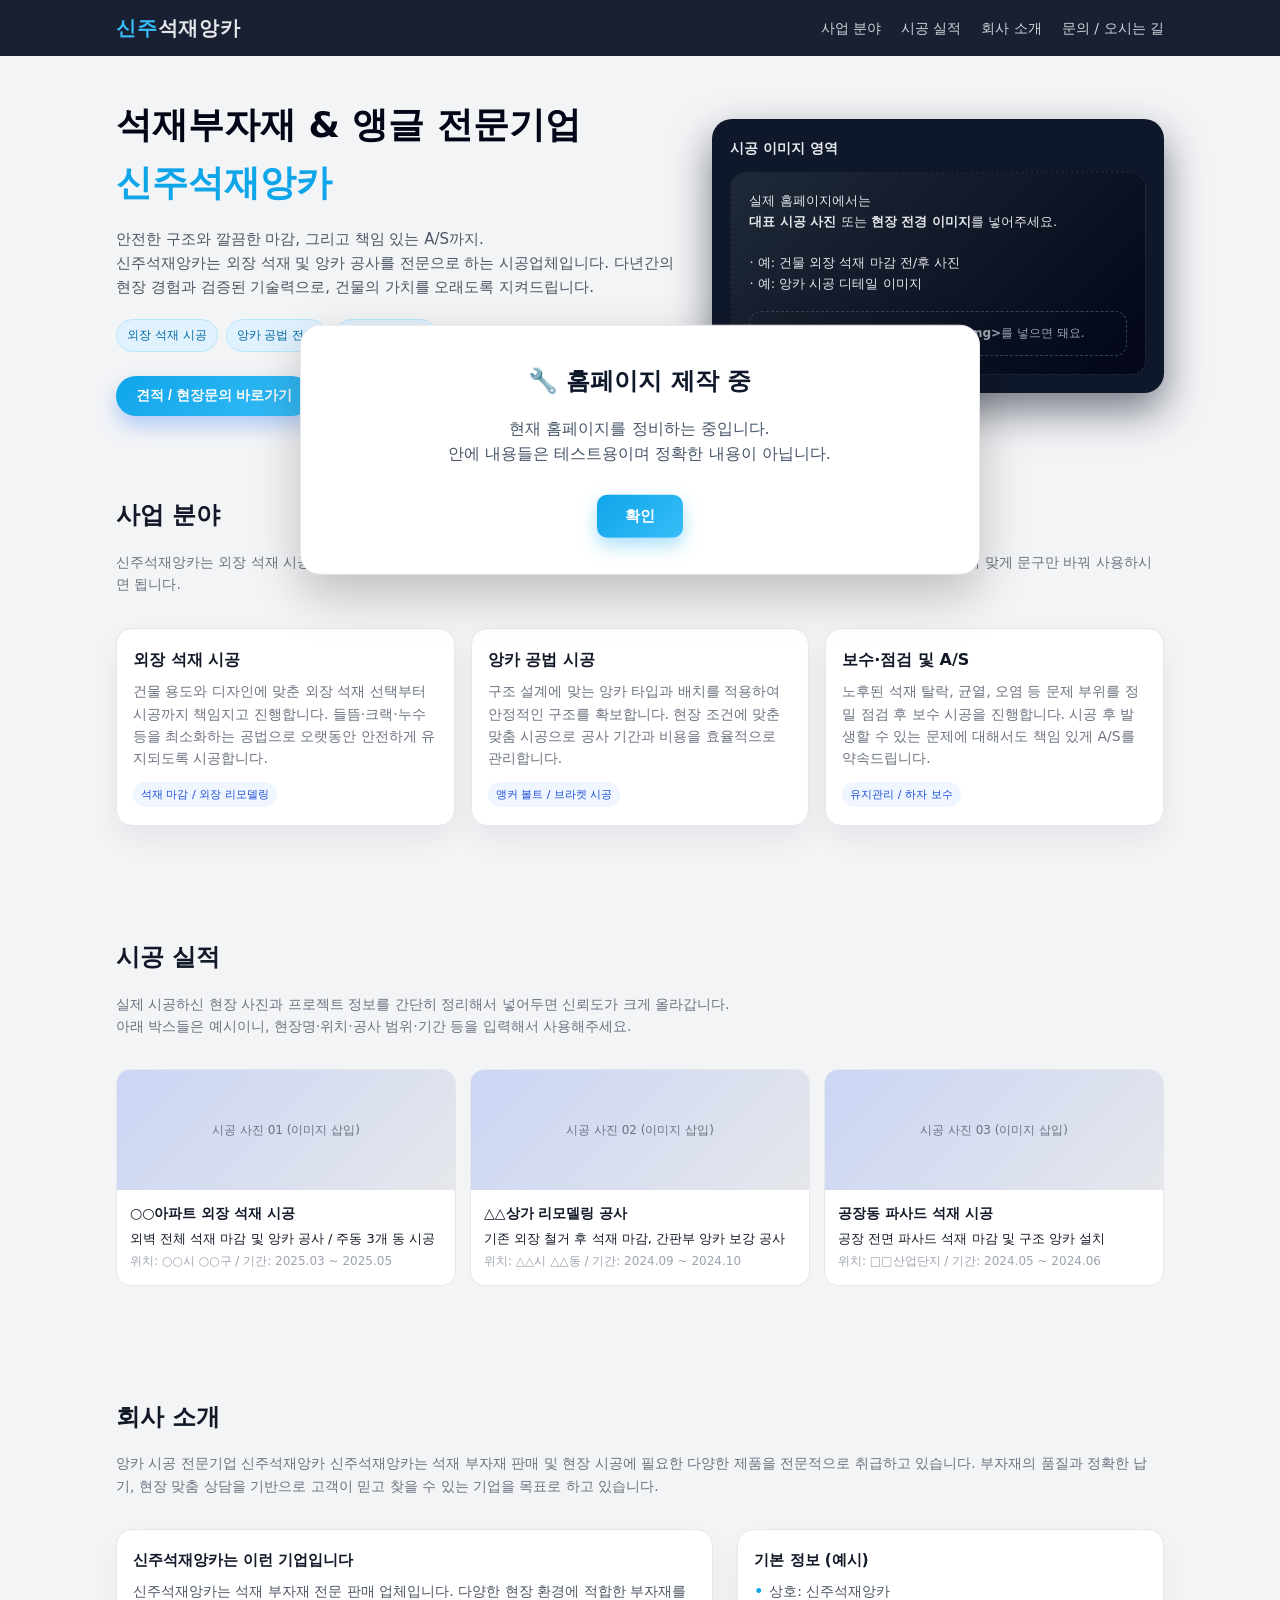
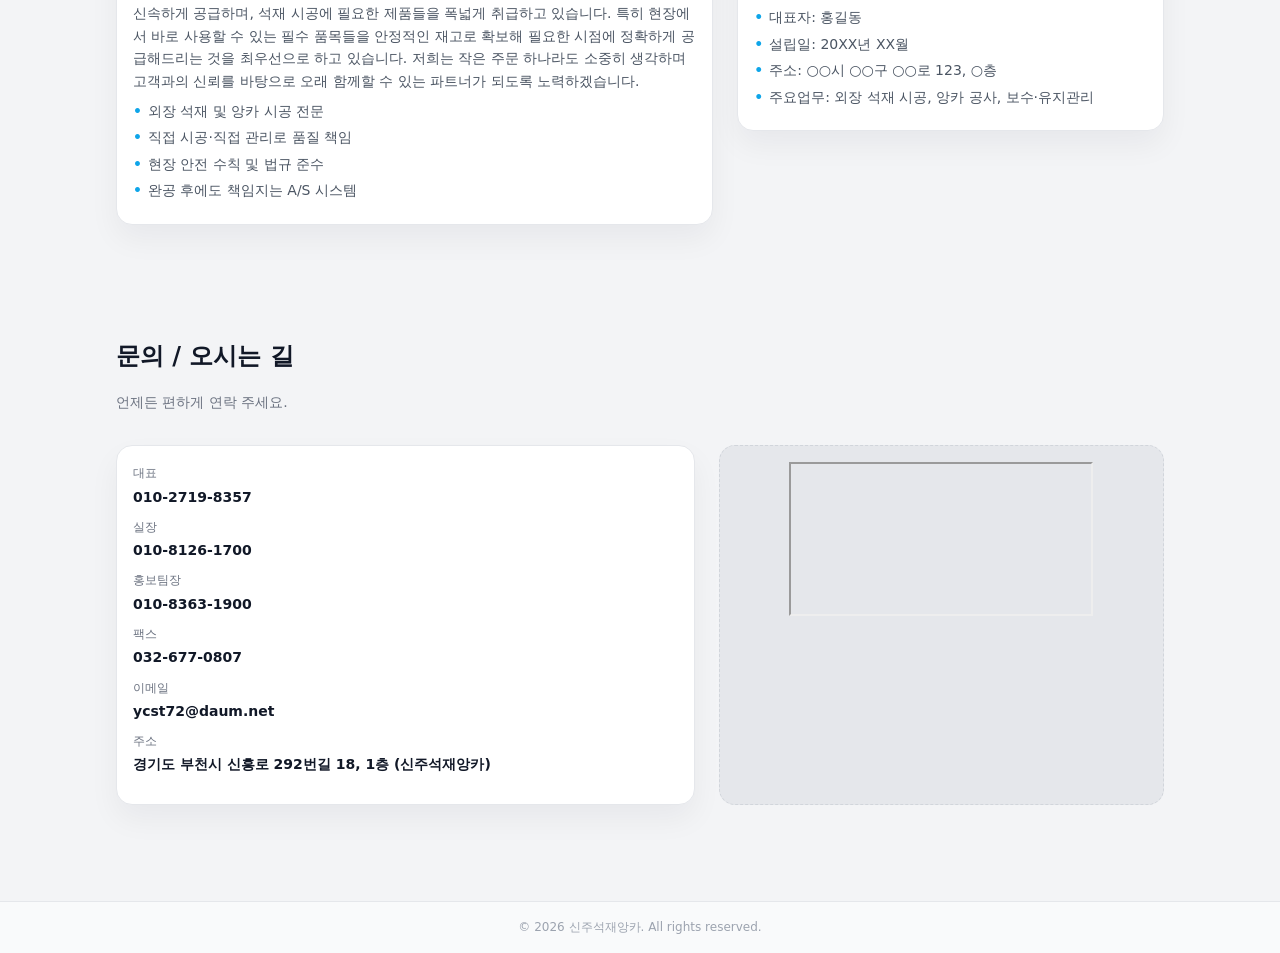
==== commit 0ec20761: "Add files via upload" ====
--- a/index.html
+++ b/index.html
@@ -588,7 +588,7 @@
   <!-- 여기부터 기존 내용(헤더, 메인 등) -->
   <header id="top">
     <div class="nav-inner">
-      <div class="logo"><span>신주석</span>재앙카</div>
+      <div class="logo"><span>신주</span>석재앙카</div>
       <button class="nav-menu-button" id="navMenuButton">☰</button>
       <nav>
         <ul id="navMenu">
@@ -731,18 +731,27 @@
     <section id="about">
       <h2 class="section-title">회사 소개</h2>
       <p class="section-subtitle">
-        신주석재앙카는 작은 디테일까지 놓치지 않는 석재·앙카 시공 전문 업체입니다.
-        아래 내용은 예시이므로 실제 회사 연혁과 철학에 맞게 수정해 주세요.
+        앙카 시공 전문기업
+신주석재앙카
+
+신주석재앙카는 석재 부자재 판매 및 현장 시공에 필요한 다양한 제품을 전문적으로 취급하고 있습니다.  
+부자재의 품질과 정확한 납기, 현장 맞춤 상담을 기반으로 고객이 믿고 찾을 수 있는 기업을 목표로 하고 있습니다.
+
       </p>
 
       <div class="about-layout">
         <div class="about-box">
           <h3>신주석재앙카는 이런 기업입니다</h3>
           <p>
-            신주석재앙카는 외장 석재 및 앙카 공사에 특화된 시공 전문 업체로,
-            다년간의 실무 경험과 축적된 노하우를 바탕으로 안전하고 완성도 높은 시공을 제공합니다.
-            건물의 용도와 구조, 주변 환경까지 고려한 맞춤 제안으로
-            고객에게 가장 합리적인 공사 방식을 함께 고민합니다.
+            신주석재앙카는 석재 부자재 전문 판매 업체입니다.  
+다양한 현장 환경에 적합한 부자재를 신속하게 공급하며, 석재 시공에 필요한 제품들을 폭넓게 취급하고 있습니다.
+
+특히 현장에서 바로 사용할 수 있는 필수 품목들을 안정적인 재고로 확보해  
+필요한 시점에 정확하게 공급해드리는 것을 최우선으로 하고 있습니다.
+
+저희는 작은 주문 하나라도 소중히 생각하며  
+고객과의 신뢰를 바탕으로 오래 함께할 수 있는 파트너가 되도록 노력하겠습니다.
+
           </p>
 
           <ul class="about-list">
@@ -770,30 +779,43 @@
     <section id="contact">
       <h2 class="section-title">문의 / 오시는 길</h2>
       <p class="section-subtitle">
-        현장 방문 견적, 도면 검토, 긴급 보수 문의 등 언제든 편하게 연락 주세요.<br />
-        전화번호와 주소, 카카오톡 채널 등이 있다면 아래에 입력해 두면 좋습니다.
+        언제든 편하게 연락 주세요.
       </p>
 
       <div class="contact-grid">
         <div class="contact-card">
           <div class="contact-item">
-            <div class="contact-label">전화번호</div>
-            <div class="contact-value">010-0000-0000</div>
-          </div>
+            <div class="contact-label">대표</div>
+            <div class="contact-value">010-2719-8357</div>
+          </div>
+		  <div class="contact-item">
+			<div class="contact-label">실장</div>
+			<div class="contact-value">010-8126-1700</div>
+		  </div>
+		  <div class="contact-item">
+  <div class="contact-label">홍보팀장</div>
+  <div class="contact-value">010-8363-1900</div>
+</div>
+		  <div class="contact-item">
+  <div class="contact-label">팩스</div>
+  <div class="contact-value">032-677-0807</div>
+</div>
           <div class="contact-item">
             <div class="contact-label">이메일</div>
-            <div class="contact-value">sample@shin-stone.co.kr</div>
+            <div class="contact-value">ycst72@daum.net</div>
           </div>
           <div class="contact-item">
             <div class="contact-label">주소</div>
-            <div class="contact-value">○○시 ○○구 ○○로 123, ○층 (신주석재앙카)</div>
-          </div>
+            <div class="contact-value">경기도 부천시 신흥로 292번길 18, 1층 (신주석재앙카)</div>
+          </div>
+		  
+		  <!--
           <div class="contact-item">
             <div class="contact-label">카카오톡 / 기타</div>
             <div class="contact-value">카카오톡 채널 &lt;신주석재앙카&gt;</div>
           </div>
 
-          <form class="contact-form" onsubmit="alert('온라인 문의는 실제 전송 기능이 없습니다. 메일 또는 전화로 문의 주세요.'); return false;">
+          <form class="contact-form" onsubmit="alert('온라인 문의는 실제 전송 기능이 없습니다. 전화로 문의 주세요.'); return false;">
             <div class="field">
               <label for="name">성함</label>
               <input id="name" type="text" placeholder="예) 홍길동" />
@@ -809,15 +831,21 @@
             <button class="btn-primary contact-submit" type="submit">
               온라인 문의 (예시 버튼)
             </button>
+			-->
+			
           </form>
         </div>
 
         <div class="contact-map">
-          <b>지도 / 약도 영역</b><br /><br />
-          · 실제 홈페이지에서는 카카오맵 / 네이버지도 / 구글맵<br />
-          &nbsp;&nbsp;임베드 코드를 넣어주시면 됩니다.<br /><br />
-          · 또는 약도 이미지를 만들어서 &lt;img&gt;로 넣을 수 있습니다.
-        </div>
+  <iframe>
+    src="https://map.naver.com/p/entry/place/1272984104?placePath=/home?entry=plt&from=map&fromPanelNum=1&additionalHeight=76&timestamp=202512021040&locale=ko&svcName=map_pcv5&searchType=place&lng=126.7760223&lat=37.5093850&c=15.00,0,0,0,dh"
+    width="100%"
+    height="320"
+    style="border:0;"
+    loading="lazy"
+    referrerpolicy="no-referrer-when-downgrade">
+  </iframe>
+</div>
       </div>
     </section>
   </main>
@@ -850,3 +878,4 @@
 </html>
 
 
+
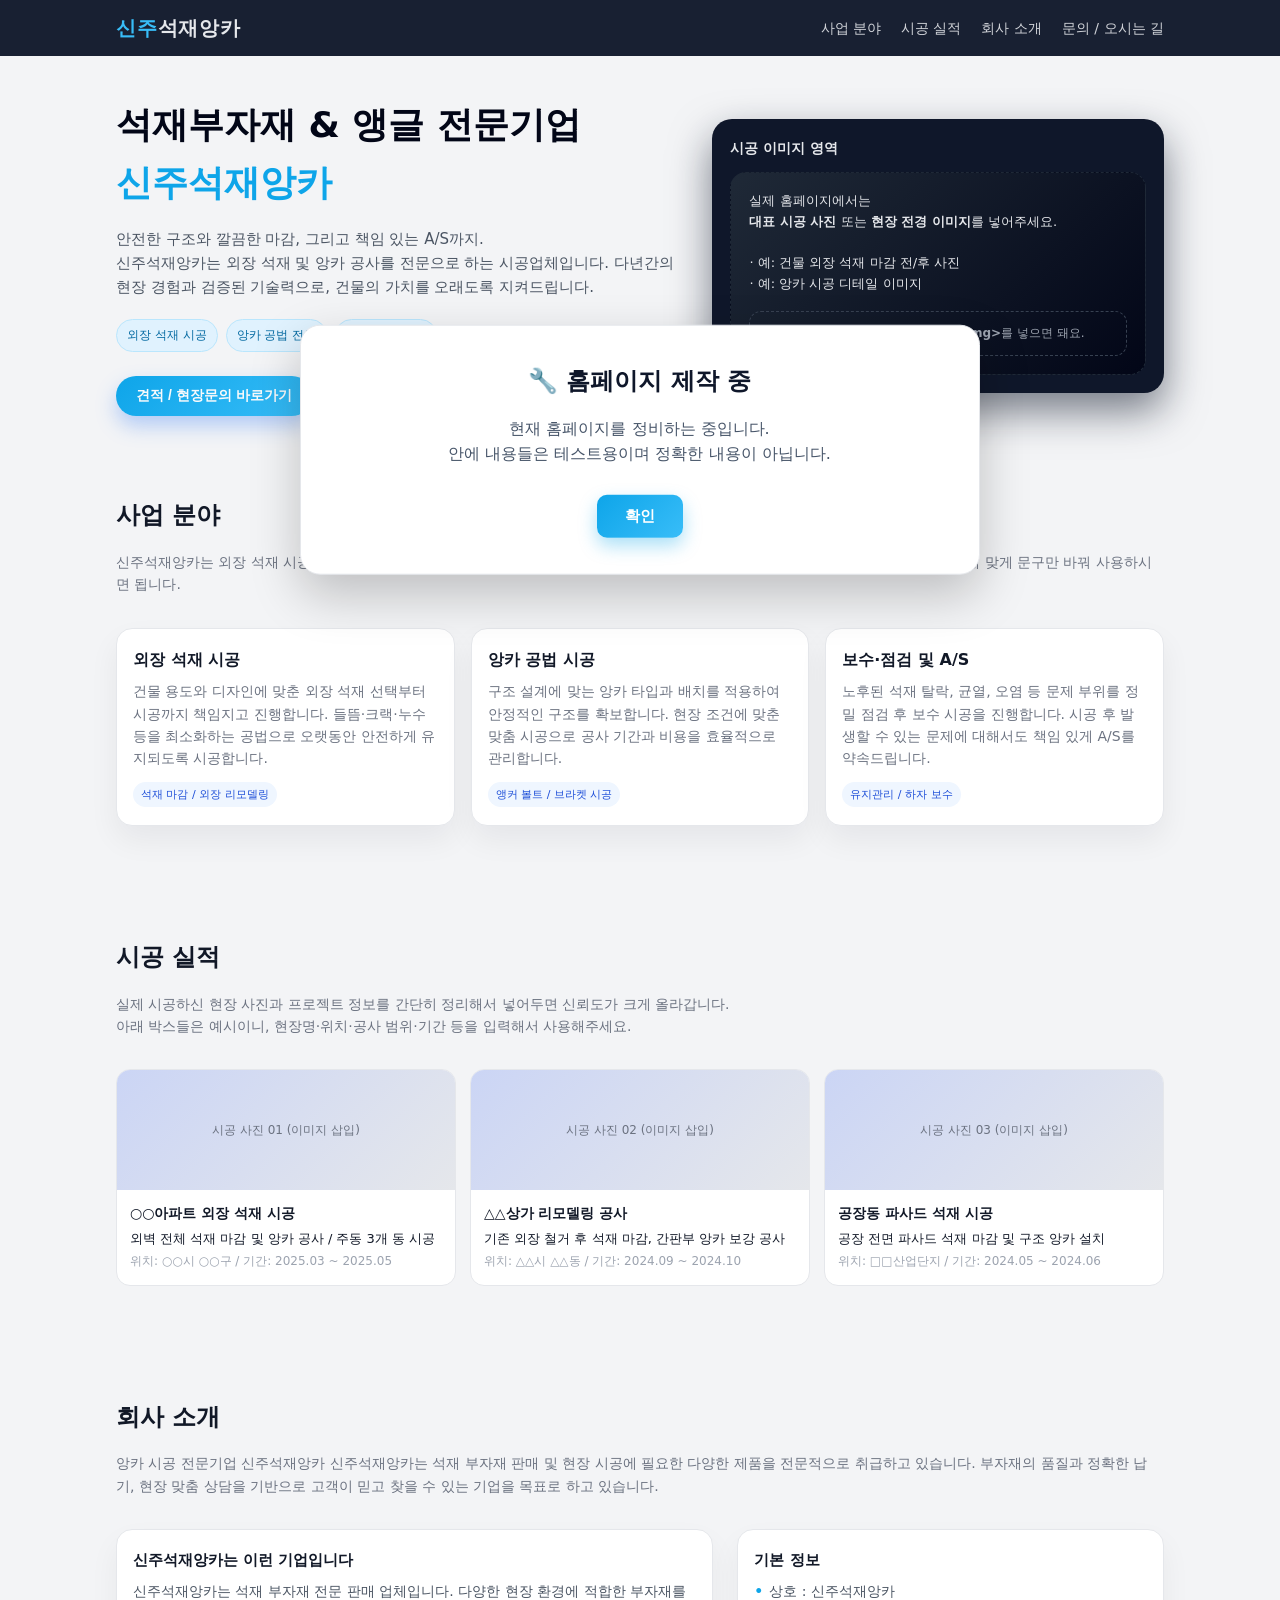
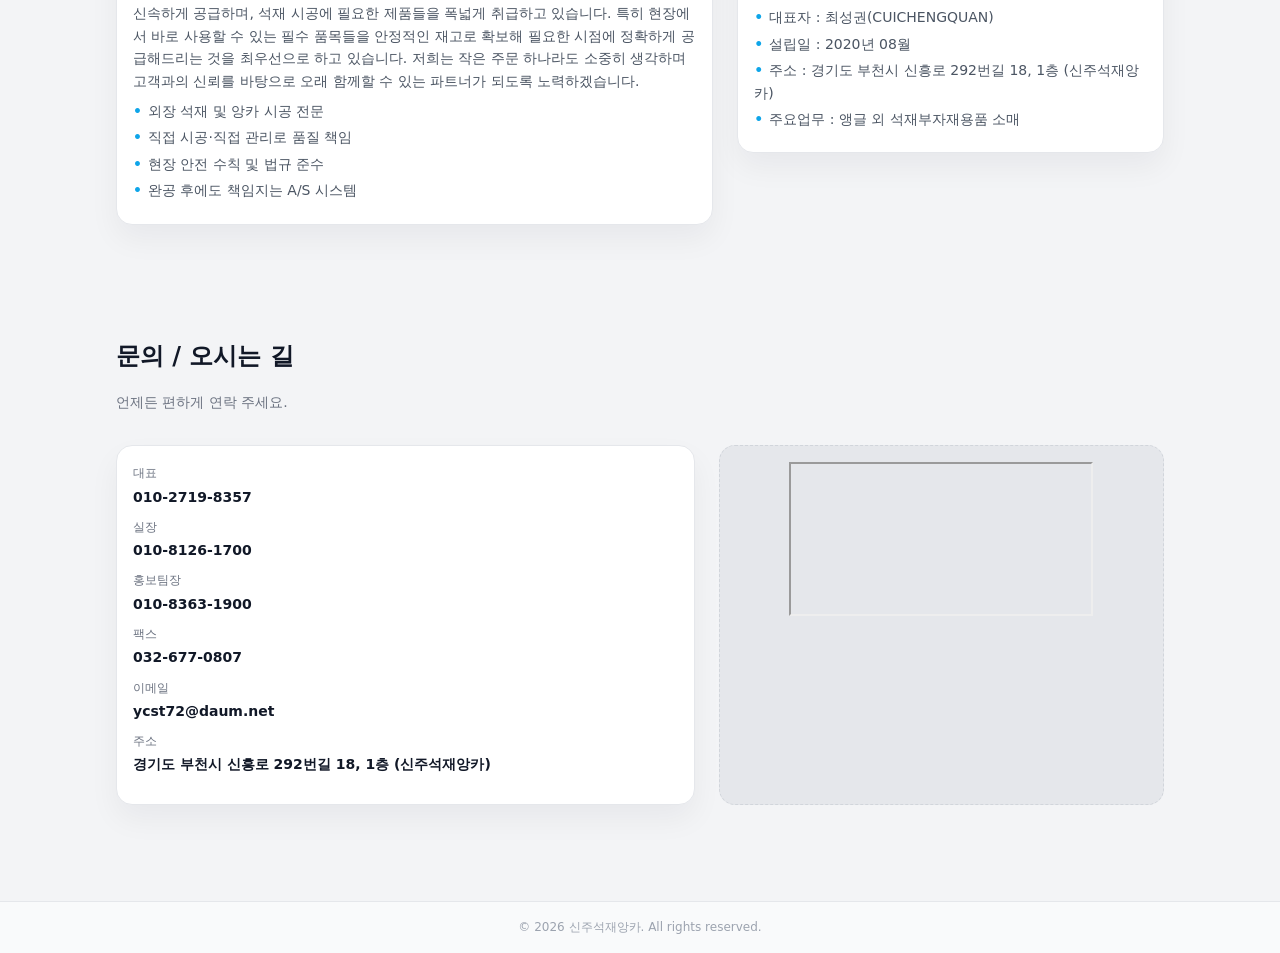
==== commit 25156062: "Add files via upload" ====
--- a/index.html
+++ b/index.html
@@ -763,13 +763,13 @@
         </div>
 
         <div class="about-box">
-          <h3>기본 정보 (예시)</h3>
+          <h3>기본 정보</h3>
           <ul class="about-list">
-            <li>상호: 신주석재앙카</li>
-            <li>대표자: 홍길동</li>
-            <li>설립일: 20XX년 XX월</li>
-            <li>주소: ○○시 ○○구 ○○로 123, ○층</li>
-            <li>주요업무: 외장 석재 시공, 앙카 공사, 보수·유지관리</li>
+            <li>상호 : 신주석재앙카</li>
+            <li>대표자 : 최성권(CUICHENGQUAN)</li>
+            <li>설립일 : 2020년 08월</li>
+            <li>주소 : 경기도 부천시 신흥로 292번길 18, 1층 (신주석재앙카)</li>
+            <li>주요업무 : 앵글 외 석재부자재용품 소매</li>
           </ul>
         </div>
       </div>
@@ -838,7 +838,7 @@
 
         <div class="contact-map">
   <iframe>
-    src="https://map.naver.com/p/entry/place/1272984104?placePath=/home?entry=plt&from=map&fromPanelNum=1&additionalHeight=76&timestamp=202512021040&locale=ko&svcName=map_pcv5&searchType=place&lng=126.7760223&lat=37.5093850&c=15.00,0,0,0,dh"
+    src="https://map.naver.com/p/entry/place/1272984104?placePath=/home"
     width="100%"
     height="320"
     style="border:0;"
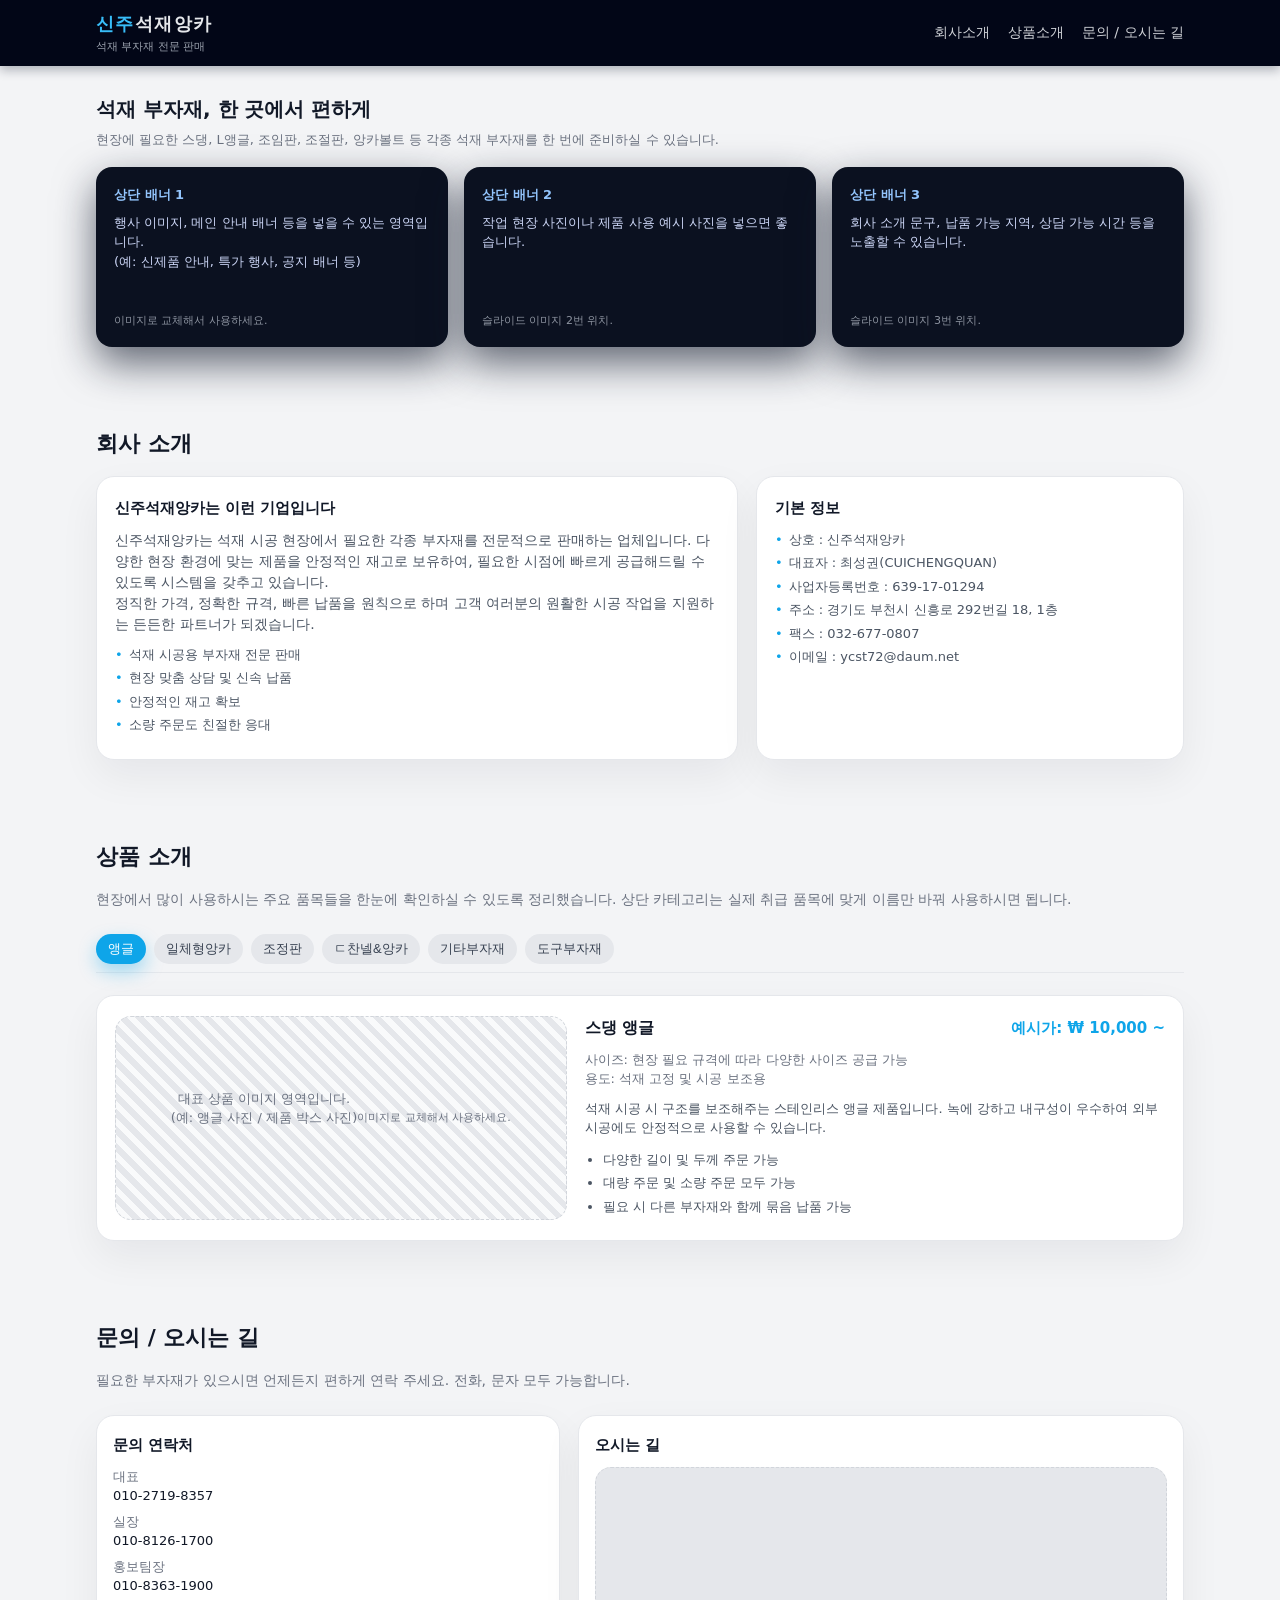
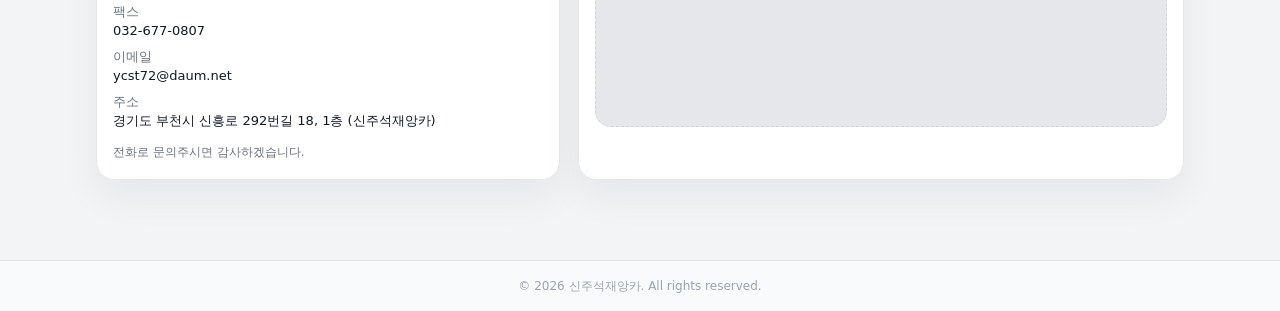
==== commit 1e6da39f: "Add files via upload" ====
--- a/index.html
+++ b/index.html
@@ -2,7 +2,7 @@
 <html lang="ko">
 <head>
   <meta charset="UTF-8" />
-  <title>신주석재앙카 - 석재시공용 부자재 전문</title>
+  <title>신주석재앙카 – 석재 부자재 전문</title>
   <meta name="viewport" content="width=device-width, initial-scale=1" />
   <style>
     * {
@@ -13,9 +13,9 @@
 
     body {
       font-family: system-ui, -apple-system, BlinkMacSystemFont, "Segoe UI", sans-serif;
+      background: #f3f4f6;
       color: #111827;
-      background-color: #f3f4f6;
-      line-height: 1.6;
+      line-height: 1.5;
     }
 
     a {
@@ -28,40 +28,74 @@
       display: block;
     }
 
-    /* 헤더 & 네비게이션 */
+    /* ===== 공통 레이아웃 ===== */
+    .page-wrap {
+      max-width: 1120px;
+      margin: 0 auto;
+      padding: 0 16px 40px;
+    }
+
+    section {
+      padding: 40px 0;
+    }
+
+    .section-title {
+      font-size: 22px;
+      font-weight: 700;
+      margin-bottom: 16px;
+    }
+
+    .section-sub {
+      font-size: 14px;
+      color: #6b7280;
+      margin-bottom: 24px;
+    }
+
+    /* ===== 헤더 ===== */
     header {
       position: sticky;
       top: 0;
       z-index: 50;
-      background: rgba(15, 23, 42, 0.96);
+      background: #020617;
       color: #e5e7eb;
-      backdrop-filter: blur(10px);
-    }
-
-    .nav-inner {
-      max-width: 1080px;
+      box-shadow: 0 4px 10px rgba(15, 23, 42, 0.3);
+    }
+
+    .header-inner {
+      max-width: 1120px;
       margin: 0 auto;
-      padding: 12px 16px;
+      padding: 10px 16px;
       display: flex;
       align-items: center;
       justify-content: space-between;
       gap: 16px;
     }
 
-    .logo {
+    .logo-area {
+      display: flex;
+      flex-direction: column;
+      gap: 2px;
+    }
+
+    .logo-text {
       font-weight: 800;
-      font-size: 20px;
-      letter-spacing: 0.04em;
-    }
-
-    .logo span {
+      letter-spacing: 0.08em;
+      font-size: 18px;
+    }
+
+    .logo-text span {
       color: #38bdf8;
+    }
+
+    .logo-sub {
+      font-size: 11px;
+      color: #9ca3af;
     }
 
     nav ul {
       list-style: none;
       display: flex;
-      gap: 20px;
+      gap: 18px;
       font-size: 14px;
     }
 
@@ -74,716 +108,492 @@
       opacity: 1;
     }
 
-    /* 모바일 메뉴 간단 처리 */
-    .nav-menu-button {
+    .nav-toggle {
       display: none;
       border: none;
       background: transparent;
       color: #e5e7eb;
-      font-size: 20px;
+      font-size: 22px;
       cursor: pointer;
     }
 
-    @media (max-width: 720px) {
+    @media (max-width: 768px) {
       nav ul {
         display: none;
       }
 
-      .nav-menu-button {
-        display: block;
-      }
-
-      .nav-open nav ul {
+      body.nav-open nav ul {
         display: flex;
-        flex-direction: column;
         position: absolute;
         top: 52px;
         right: 16px;
         background: #020617;
-        padding: 12px 16px;
+        padding: 10px 14px;
+        flex-direction: column;
+        gap: 10px;
         border-radius: 12px;
-        box-shadow: 0 10px 30px rgba(0,0,0,0.35);
-        width: 180px;
-      }
-    }
-
-    /* 공통 레이아웃 */
-    main {
-      max-width: 1080px;
-      margin: 0 auto;
-      padding: 0 16px 40px;
-    }
-
-    section {
-      padding: 56px 0;
-    }
-
-    .section-title {
-      font-size: 24px;
+        box-shadow: 0 12px 30px rgba(0, 0, 0, 0.35);
+      }
+
+      .nav-toggle {
+        display: block;
+      }
+    }
+
+    /* ===== 상단 배너 영역 ===== */
+    .hero {
+      padding-top: 28px;
+    }
+
+    .hero-top {
+      margin-bottom: 18px;
+    }
+
+    .hero-top-title {
+      font-size: 20px;
       font-weight: 700;
-      margin-bottom: 16px;
-      color: #111827;
-    }
-
-    .section-subtitle {
-      font-size: 14px;
+      margin-bottom: 6px;
+    }
+
+    .hero-top-sub {
+      font-size: 13px;
       color: #6b7280;
-      margin-bottom: 32px;
-    }
-
-    /* 히어로 영역 */
-    .hero {
-      display: grid;
-      grid-template-columns: minmax(0, 2fr) minmax(0, 1.6fr);
-      gap: 32px;
-      padding: 40px 0 24px;
-      align-items: center;
-    }
-
-    .hero-title {
-      font-size: clamp(28px, 4vw, 36px);
-      font-weight: 800;
-      color: #020617;
-      margin-bottom: 16px;
-    }
-
-    .hero-title span {
-      color: #0ea5e9;
-    }
-
-    .hero-text {
-      color: #4b5563;
-      margin-bottom: 20px;
-      font-size: 15px;
-    }
-
-    .hero-badges {
-      display: flex;
-      flex-wrap: wrap;
-      gap: 8px;
-      margin-bottom: 24px;
-    }
-
-    .hero-badge {
-      font-size: 12px;
-      padding: 6px 10px;
-      border-radius: 999px;
-      background: #e0f2fe;
-      color: #0369a1;
-      border: 1px solid #bae6fd;
-    }
-
-    .hero-buttons {
-      display: flex;
-      flex-wrap: wrap;
-      gap: 10px;
-    }
-
-    .btn-primary {
-      padding: 10px 20px;
-      border-radius: 999px;
-      border: none;
-      background: linear-gradient(135deg, #0ea5e9, #38bdf8);
-      color: #f9fafb;
-      font-weight: 600;
-      font-size: 14px;
-      cursor: pointer;
-      box-shadow: 0 10px 20px rgba(59,130,246,0.35);
-    }
-
-    .btn-outline {
-      padding: 10px 18px;
-      border-radius: 999px;
-      border: 1px solid #cbd5f5;
-      background: #ffffff;
-      font-size: 14px;
-      cursor: pointer;
-      color: #111827;
-    }
-
-    .hero-visual {
-      background: #0f172a;
-      border-radius: 20px;
-      padding: 18px;
-      color: #e5e7eb;
-      box-shadow: 0 18px 40px rgba(15,23,42,0.55);
-    }
-
-    .hero-visual-title {
-      font-size: 14px;
-      margin-bottom: 12px;
-      font-weight: 600;
-    }
-
-    .hero-visual-box {
-      border-radius: 16px;
-      border: 1px dashed #1f2937;
-      background: linear-gradient(135deg, #1f2937, #020617);
-      padding: 18px;
-      font-size: 13px;
-    }
-
-    .hero-visual-img-placeholder {
-      margin-top: 16px;
-      border-radius: 12px;
-      border: 1px dashed #374151;
-      padding: 12px;
-      font-size: 12px;
-      text-align: center;
-      color: #9ca3af;
-    }
-
-    @media (max-width: 900px) {
-      .hero {
-        grid-template-columns: minmax(0, 1fr);
-      }
-    }
-
-    /* 서비스 섹션 */
-    .service-grid {
+    }
+
+    .hero-banner-grid {
       display: grid;
       grid-template-columns: repeat(3, minmax(0, 1fr));
       gap: 16px;
     }
 
-    .service-card {
+    .hero-banner-card {
+      background: #0b1120;
+      border-radius: 16px;
+      padding: 18px;
+      color: #e5e7eb;
+      box-shadow: 0 16px 40px rgba(15, 23, 42, 0.65);
+      min-height: 180px;
+      display: flex;
+      flex-direction: column;
+      justify-content: space-between;
+    }
+
+    .hero-banner-label {
+      font-size: 13px;
+      font-weight: 600;
+      color: #93c5fd;
+      margin-bottom: 8px;
+    }
+
+    .hero-banner-text {
+      font-size: 13px;
+      color: #cbd5f5;
+    }
+
+    .hero-banner-note {
+      margin-top: 16px;
+      font-size: 11px;
+      color: #9ca3af;
+      opacity: 0.9;
+    }
+
+    @media (max-width: 900px) {
+      .hero-banner-grid {
+        grid-template-columns: repeat(2, minmax(0, 1fr));
+      }
+    }
+
+    @media (max-width: 640px) {
+      .hero-banner-grid {
+        grid-template-columns: minmax(0, 1fr);
+      }
+    }
+
+    /* ===== 회사 소개 섹션 ===== */
+    .about-text-box {
       background: #ffffff;
-      border-radius: 16px;
-      padding: 18px 16px;
-      box-shadow: 0 14px 30px rgba(15,23,42,0.06);
+      border-radius: 18px;
+      padding: 20px 18px;
       border: 1px solid #e5e7eb;
-    }
-
-    .service-title {
-      font-size: 16px;
-      font-weight: 600;
-      margin-bottom: 8px;
-    }
-
-    .service-desc {
-      font-size: 14px;
-      color: #6b7280;
-      margin-bottom: 10px;
-    }
-
-    .service-tag {
-      display: inline-block;
-      font-size: 11px;
-      padding: 4px 8px;
-      border-radius: 999px;
-      background: #eff6ff;
-      color: #1d4ed8;
-    }
-
-    @media (max-width: 900px) {
-      .service-grid {
-        grid-template-columns: repeat(2, minmax(0, 1fr));
-      }
-    }
-
-    @media (max-width: 600px) {
-      .service-grid {
-        grid-template-columns: minmax(0, 1fr);
-      }
-    }
-
-    /* 포트폴리오 섹션 */
-    .portfolio-grid {
-      display: grid;
-      grid-template-columns: repeat(3, minmax(0, 1fr));
-      gap: 14px;
-    }
-
-    .portfolio-card {
-      background: #ffffff;
-      border-radius: 14px;
-      overflow: hidden;
-      border: 1px solid #e5e7eb;
-      display: flex;
-      flex-direction: column;
-    }
-
-    .portfolio-img {
-      height: 120px;
-      background: linear-gradient(135deg, #cbd5f5, #e5e7eb);
-      display: flex;
-      align-items: center;
-      justify-content: center;
-      font-size: 12px;
-      color: #6b7280;
-    }
-
-    .portfolio-body {
-      padding: 12px 13px 14px;
-      font-size: 13px;
-    }
-
-    .portfolio-body h3 {
-      font-size: 14px;
-      margin-bottom: 4px;
-    }
-
-    .portfolio-meta {
-      font-size: 12px;
-      color: #9ca3af;
-      margin-top: 2px;
-    }
-
-    @media (max-width: 900px) {
-      .portfolio-grid {
-        grid-template-columns: repeat(2, minmax(0, 1fr));
-      }
-    }
-
-    @media (max-width: 600px) {
-      .portfolio-grid {
-        grid-template-columns: minmax(0, 1fr);
-      }
-    }
-
-    /* 회사소개 섹션 */
-    .about-layout {
-      display: grid;
-      grid-template-columns: minmax(0, 1.4fr) minmax(0, 1fr);
-      gap: 24px;
-      align-items: flex-start;
-    }
-
-    .about-box {
-      background: #ffffff;
-      border-radius: 16px;
-      padding: 18px 16px;
-      border: 1px solid #e5e7eb;
-      box-shadow: 0 14px 30px rgba(15,23,42,0.05);
+      box-shadow: 0 16px 40px rgba(15, 23, 42, 0.06);
       font-size: 14px;
       color: #4b5563;
     }
 
-    .about-box h3 {
+    .about-text-box h3 {
       font-size: 15px;
-      font-weight: 600;
-      margin-bottom: 8px;
+      font-weight: 700;
+      margin-bottom: 10px;
       color: #111827;
     }
 
     .about-list {
       list-style: none;
-      margin-top: 8px;
+      margin-top: 10px;
+    }
+
+    .about-list li {
+      margin-bottom: 4px;
+      font-size: 13px;
     }
 
     .about-list li::before {
       content: "•";
       margin-right: 6px;
       color: #0ea5e9;
+    }
+
+    .about-grid {
+      display: grid;
+      grid-template-columns: minmax(0, 2.1fr) minmax(0, 1.4fr);
+      gap: 18px;
+    }
+
+    @media (max-width: 900px) {
+      .about-grid {
+        grid-template-columns: minmax(0, 1fr);
+      }
+    }
+
+    /* ===== 상품 소개 섹션 ===== */
+    .product-tabs {
+      display: flex;
+      flex-wrap: wrap;
+      gap: 8px;
+      margin-bottom: 22px;
+      border-bottom: 1px solid #e5e7eb;
+      padding-bottom: 8px;
+    }
+
+    .product-tab {
+      padding: 6px 12px;
+      border-radius: 999px;
+      font-size: 13px;
+      background: #e5e7eb;
+      color: #374151;
+      cursor: pointer;
+      border: none;
+    }
+
+    .product-tab.active {
+      background: #0ea5e9;
+      color: white;
+      box-shadow: 0 8px 18px rgba(14, 165, 233, 0.35);
+    }
+
+    .product-feature {
+      background: #ffffff;
+      border-radius: 18px;
+      padding: 20px 18px;
+      border: 1px solid #e5e7eb;
+      box-shadow: 0 16px 40px rgba(15, 23, 42, 0.06);
+      display: grid;
+      grid-template-columns: minmax(0, 1.4fr) minmax(0, 1.8fr);
+      gap: 18px;
+      align-items: stretch;
+    }
+
+    .product-img-box {
+      border-radius: 16px;
+      border: 1px dashed #d1d5db;
+      background: repeating-linear-gradient(
+        45deg,
+        #e5e7eb,
+        #e5e7eb 6px,
+        #f9fafb 6px,
+        #f9fafb 12px
+      );
+      display: flex;
+      align-items: center;
+      justify-content: center;
+      font-size: 13px;
+      color: #6b7280;
+      text-align: center;
+      padding: 12px;
+    }
+
+    .product-info-title {
+      display: flex;
+      justify-content: space-between;
+      align-items: baseline;
+      margin-bottom: 10px;
+    }
+
+    .product-info-title h3 {
+      font-size: 16px;
       font-weight: 700;
     }
 
-    .about-list li {
+    .product-price {
+      font-size: 15px;
+      font-weight: 700;
+      color: #0ea5e9;
+    }
+
+    .product-meta {
+      font-size: 13px;
+      color: #6b7280;
+      margin-bottom: 10px;
+    }
+
+    .product-desc {
+      font-size: 13px;
+      color: #4b5563;
+      margin-bottom: 12px;
+    }
+
+    .product-bullets {
+      font-size: 13px;
+      color: #4b5563;
+      padding-left: 18px;
+    }
+
+    .product-bullets li {
       margin-bottom: 4px;
     }
 
     @media (max-width: 900px) {
-      .about-layout {
+      .product-feature {
         grid-template-columns: minmax(0, 1fr);
       }
     }
 
-    /* 연락처 섹션 */
-    .contact-grid {
+    /* ===== 문의 / 오시는 길 섹션 ===== */
+    .contact-layout {
       display: grid;
-      grid-template-columns: minmax(0, 1.3fr) minmax(0, 1fr);
-      gap: 24px;
-    }
-
-    .contact-card {
+      grid-template-columns: minmax(0, 1.3fr) minmax(0, 1.7fr);
+      gap: 18px;
+    }
+
+    .contact-box,
+    .map-box {
       background: #ffffff;
+      border-radius: 18px;
+      border: 1px solid #e5e7eb;
+      box-shadow: 0 16px 40px rgba(15, 23, 42, 0.06);
+      padding: 18px 16px;
+      font-size: 14px;
+    }
+
+    .contact-box h3,
+    .map-box h3 {
+      font-size: 15px;
+      font-weight: 700;
+      margin-bottom: 10px;
+    }
+
+    .contact-item {
+      font-size: 13px;
+      margin-bottom: 6px;
+    }
+
+    .contact-label {
+      color: #6b7280;
+      margin-right: 4px;
+    }
+
+    .map-placeholder {
+      margin-top: 8px;
       border-radius: 16px;
-      padding: 18px 16px;
-      border: 1px solid #e5e7eb;
-      box-shadow: 0 14px 30px rgba(15,23,42,0.05);
-      font-size: 14px;
-    }
-
-    .contact-item {
-      margin-bottom: 10px;
-    }
-
-    .contact-label {
-      font-size: 12px;
+      border: 1px dashed #d1d5db;
+      background: #e5e7eb;
+      height: 260px;
+      display: flex;
+      align-items: center;
+      justify-content: center;
+      font-size: 13px;
       color: #6b7280;
-      margin-bottom: 2px;
-    }
-
-    .contact-value {
-      font-weight: 600;
-      color: #111827;
-    }
-
-    .contact-map {
-      background: #e5e7eb;
+      text-align: center;
+      padding: 10px;
+    }
+
+    /* 실제 지도 iframe이 들어갈 때 */
+    .map-box iframe {
+      width: 100%;
+      height: 260px;
+      border: 0;
       border-radius: 16px;
-      padding: 16px;
-      text-align: center;
-      font-size: 13px;
-      color: #6b7280;
-      border: 1px dashed #d1d5db;
-    }
-
-    .contact-form {
-      margin-top: 12px;
-      display: grid;
-      grid-template-columns: minmax(0, 1fr) minmax(0, 1fr);
-      gap: 10px;
-    }
-
-    .contact-form textarea {
-      grid-column: span 2;
-      resize: vertical;
-      min-height: 80px;
-    }
-
-    .field {
-      display: flex;
-      flex-direction: column;
-      gap: 4px;
-      font-size: 13px;
-    }
-
-    .field label {
-      color: #4b5563;
-    }
-
-    .field input,
-    .field textarea {
-      border-radius: 8px;
-      border: 1px solid #d1d5db;
-      padding: 8px 9px;
-      font-family: inherit;
-      font-size: 13px;
-    }
-
-    .field input:focus,
-    .field textarea:focus {
-      outline: none;
-      border-color: #0ea5e9;
-      box-shadow: 0 0 0 1px rgba(14,165,233,0.2);
-    }
-
-    .contact-submit {
-      margin-top: 10px;
-      grid-column: span 2;
-      justify-self: flex-end;
-    }
-
-    @media (max-width: 720px) {
-      .contact-grid {
+    }
+
+    @media (max-width: 900px) {
+      .contact-layout {
         grid-template-columns: minmax(0, 1fr);
       }
-
-      .contact-form {
-        grid-template-columns: minmax(0, 1fr);
-      }
-
-      .contact-submit {
-        grid-column: span 1;
-        width: 100%;
-      }
-    }
-
-    /* 푸터 */
+    }
+
+    /* ===== 푸터 ===== */
     footer {
       border-top: 1px solid #e5e7eb;
       padding: 16px;
       font-size: 12px;
       color: #9ca3af;
+      text-align: center;
       background: #f9fafb;
-      text-align: center;
-    }
-	
-/* 중앙 팝업 */
-.center-popup {
-  position: fixed;
-  top: 50%;
-  left: 50%;
-  transform: translate(-50%, -50%);
-  z-index: 99999;
-  animation: fadeIn 0.25s ease-out;
-}
-
-.center-popup-box {
-  background: #ffffff;
-  width: min(90%, 680px);
-  width: 680px !important; /* 🔥 강제 적용 */
-  max-width: 680px !important;
-  padding: 36px 40px;
-  border-radius: 20px;
-  text-align: center;
-  box-shadow: 0 20px 50px rgba(0, 0, 0, 0.22);
-  border: 1px solid #e5e7eb;
-  animation: popupSlide 0.3s ease-out;
-}
-
-.center-popup-box h2 {
-  margin-bottom: 16px;
-  font-size: 24px;
-  color: #0f172a;
-  font-weight: 700;
-}
-
-.center-popup-box p {
-  font-size: 16px;
-  color: #475569;
-  margin-bottom: 28px;
-  line-height: 1.6;
-  font-weight: 400;
-}
-
-.popup-close-btn {
-  padding: 12px 28px;
-  background: linear-gradient(135deg, #0ea5e9, #38bdf8);
-  color: white;
-  border: none;
-  border-radius: 10px;
-  font-size: 15px;
-  font-weight: 600;
-  cursor: pointer;
-  box-shadow: 0 8px 18px rgba(14,165,233,0.35);
-}
-
-.popup-close-btn:hover {
-  background: #0284c7;
-}
-
-/* 애니메이션 */
-@keyframes fadeIn {
-  from { opacity: 0; }
-  to { opacity: 1; }
-}
-
-@keyframes popupSlide {
-  from {
-    transform: translate(-50%, -48%);
-    opacity: 0;
-  }
-  to {
-    transform: translate(-50%, -50%);
-    opacity: 1;
-  }
-}
-
-
-	
+    }
   </style>
 </head>
 <body>
-<!-- 제작중 중앙 팝업 -->
-<div id="centerPopup" class="center-popup">
-  <div class="center-popup-box">
-    <h2>🔧 홈페이지 제작 중</h2>
-    <p>현재 홈페이지를 정비하는 중입니다.<br>안에 내용들은 테스트용이며 정확한 내용이 아닙니다.</p>
-    <button class="popup-close-btn" onclick="closeCenterPopup()">확인</button>
-  </div>
-</div>
-
-  <!-- 여기부터 기존 내용(헤더, 메인 등) -->
-  <header id="top">
-    <div class="nav-inner">
-      <div class="logo"><span>신주</span>석재앙카</div>
-      <button class="nav-menu-button" id="navMenuButton">☰</button>
+  <header>
+    <div class="header-inner">
+      <div class="logo-area">
+        <div class="logo-text"><span>신주</span>석재앙카</div>
+        <div class="logo-sub">석재 부자재 전문 판매</div>
+      </div>
+
+      <button class="nav-toggle" id="navToggle">☰</button>
+
       <nav>
         <ul id="navMenu">
-          <li><a href="#services">사업 분야</a></li>
-          <li><a href="#portfolio">시공 실적</a></li>
-          <li><a href="#about">회사 소개</a></li>
+          <li><a href="#about">회사소개</a></li>
+          <li><a href="#products">상품소개</a></li>
           <li><a href="#contact">문의 / 오시는 길</a></li>
         </ul>
       </nav>
     </div>
   </header>
 
-  <main>
-    <!-- 히어로 섹션 -->
-    <section class="hero">
-      <div>
-        <h1 class="hero-title">
-          석재부자재 &amp; 앵글 전문기업<br />
-          <span>신주석재앙카</span>
-        </h1>
-        <p class="hero-text">
-          안전한 구조와 깔끔한 마감, 그리고 책임 있는 A/S까지.<br />
-          신주석재앙카는 외장 석재 및 앙카 공사를 전문으로 하는 시공업체입니다.
-          다년간의 현장 경험과 검증된 기술력으로, 건물의 가치를 오래도록 지켜드립니다.
-        </p>
-
-        <div class="hero-badges">
-          <div class="hero-badge">외장 석재 시공</div>
-          <div class="hero-badge">앙카 공법 전문</div>
-          <div class="hero-badge">안전·품질 우선</div>
-        </div>
-
-        <div class="hero-buttons">
-          <button class="btn-primary" onclick="document.getElementById('contact').scrollIntoView({behavior:'smooth'});">
-            견적 / 현장문의 바로가기
-          </button>
-          <button class="btn-outline" onclick="document.getElementById('portfolio').scrollIntoView({behavior:'smooth'});">
-            최근 시공 사례 보기
-          </button>
+  <main class="page-wrap">
+    <!-- 상단 배너 영역 -->
+    <section class="hero" id="top">
+      <div class="hero-top">
+        <div class="hero-top-title">석재 부자재, 한 곳에서 편하게</div>
+        <div class="hero-top-sub">
+          현장에 필요한 스댕, L앵글, 조임판, 조절판, 앙카볼트 등 각종 석재 부자재를 한 번에 준비하실 수 있습니다.
         </div>
       </div>
 
-      <aside class="hero-visual">
-        <div class="hero-visual-title">시공 이미지 영역</div>
-        <div class="hero-visual-box">
-          실제 홈페이지에서는<br />
-          <b>대표 시공 사진</b> 또는 <b>현장 전경 이미지</b>를 넣어주세요.<br /><br />
-          · 예: 건물 외장 석재 마감 전/후 사진<br />
-          · 예: 앙카 시공 디테일 이미지
-          <div class="hero-visual-img-placeholder">
-            이 영역에 나중에 <b>이미지 태그 &lt;img&gt;</b>를 넣으면 돼요.
-          </div>
-        </div>
-      </aside>
-    </section>
-
-    <!-- 서비스 섹션 -->
-    <section id="services">
-      <h2 class="section-title">사업 분야</h2>
-      <p class="section-subtitle">
-        신주석재앙카는 외장 석재 시공부터 앙카 공사까지, 건물 외장 공사를 책임지는 파트너입니다.
-        아래 항목은 예시이므로 실제 하시는 업무에 맞게 문구만 바꿔 사용하시면 됩니다.
-      </p>
-
-      <div class="service-grid">
-        <div class="service-card">
-          <div class="service-title">외장 석재 시공</div>
-          <div class="service-desc">
-            건물 용도와 디자인에 맞춘 외장 석재 선택부터 시공까지 책임지고 진행합니다.
-            들뜸·크랙·누수 등을 최소화하는 공법으로 오랫동안 안전하게 유지되도록 시공합니다.
-          </div>
-          <span class="service-tag">석재 마감 / 외장 리모델링</span>
-        </div>
-
-        <div class="service-card">
-          <div class="service-title">앙카 공법 시공</div>
-          <div class="service-desc">
-            구조 설계에 맞는 앙카 타입과 배치를 적용하여 안정적인 구조를 확보합니다.
-            현장 조건에 맞춘 맞춤 시공으로 공사 기간과 비용을 효율적으로 관리합니다.
-          </div>
-          <span class="service-tag">앵커 볼트 / 브라켓 시공</span>
-        </div>
-
-        <div class="service-card">
-          <div class="service-title">보수·점검 및 A/S</div>
-          <div class="service-desc">
-            노후된 석재 탈락, 균열, 오염 등 문제 부위를 정밀 점검 후 보수 시공을 진행합니다.
-            시공 후 발생할 수 있는 문제에 대해서도 책임 있게 A/S를 약속드립니다.
-          </div>
-          <span class="service-tag">유지관리 / 하자 보수</span>
+      <div class="hero-banner-grid">
+        <div class="hero-banner-card">
+          <div>
+            <div class="hero-banner-label">상단 배너 1</div>
+            <div class="hero-banner-text">
+              행사 이미지, 메인 안내 배너 등을 넣을 수 있는 영역입니다.<br />
+              (예: 신제품 안내, 특가 행사, 공지 배너 등)
+            </div>
+          </div>
+          <div class="hero-banner-note">이미지로 교체해서 사용하세요.</div>
+        </div>
+
+        <div class="hero-banner-card">
+          <div>
+            <div class="hero-banner-label">상단 배너 2</div>
+            <div class="hero-banner-text">
+              작업 현장 사진이나 제품 사용 예시 사진을 넣으면 좋습니다.
+            </div>
+          </div>
+          <div class="hero-banner-note">슬라이드 이미지 2번 위치.</div>
+        </div>
+
+        <div class="hero-banner-card">
+          <div>
+            <div class="hero-banner-label">상단 배너 3</div>
+            <div class="hero-banner-text">
+              회사 소개 문구, 납품 가능 지역, 상담 가능 시간 등을 노출할 수 있습니다.
+            </div>
+          </div>
+          <div class="hero-banner-note">슬라이드 이미지 3번 위치.</div>
         </div>
       </div>
     </section>
 
-    <!-- 포트폴리오 섹션 -->
-    <section id="portfolio">
-      <h2 class="section-title">시공 실적</h2>
-      <p class="section-subtitle">
-        실제 시공하신 현장 사진과 프로젝트 정보를 간단히 정리해서 넣어두면 신뢰도가 크게 올라갑니다.<br />
-        아래 박스들은 예시이니, 현장명·위치·공사 범위·기간 등을 입력해서 사용해주세요.
-      </p>
-
-      <div class="portfolio-grid">
-        <article class="portfolio-card">
-          <div class="portfolio-img">
-            시공 사진 01 (이미지 삽입)
-          </div>
-          <div class="portfolio-body">
-            <h3>○○아파트 외장 석재 시공</h3>
-            <p>외벽 전체 석재 마감 및 앙카 공사 / 주동 3개 동 시공</p>
-            <p class="portfolio-meta">위치: ○○시 ○○구 / 기간: 2025.03 ~ 2025.05</p>
-          </div>
-        </article>
-
-        <article class="portfolio-card">
-          <div class="portfolio-img">
-            시공 사진 02 (이미지 삽입)
-          </div>
-          <div class="portfolio-body">
-            <h3>△△상가 리모델링 공사</h3>
-            <p>기존 외장 철거 후 석재 마감, 간판부 앙카 보강 공사</p>
-            <p class="portfolio-meta">위치: △△시 △△동 / 기간: 2024.09 ~ 2024.10</p>
-          </div>
-        </article>
-
-        <article class="portfolio-card">
-          <div class="portfolio-img">
-            시공 사진 03 (이미지 삽입)
-          </div>
-          <div class="portfolio-body">
-            <h3>공장동 파사드 석재 시공</h3>
-            <p>공장 전면 파사드 석재 마감 및 구조 앙카 설치</p>
-            <p class="portfolio-meta">위치: □□산업단지 / 기간: 2024.05 ~ 2024.06</p>
-          </div>
-        </article>
-      </div>
-    </section>
-
-    <!-- 회사 소개 섹션 -->
+    <!-- 회사 소개 -->
     <section id="about">
       <h2 class="section-title">회사 소개</h2>
-      <p class="section-subtitle">
-        앙카 시공 전문기업
-신주석재앙카
-
-신주석재앙카는 석재 부자재 판매 및 현장 시공에 필요한 다양한 제품을 전문적으로 취급하고 있습니다.  
-부자재의 품질과 정확한 납기, 현장 맞춤 상담을 기반으로 고객이 믿고 찾을 수 있는 기업을 목표로 하고 있습니다.
-
-      </p>
-
-      <div class="about-layout">
-        <div class="about-box">
+
+      <div class="about-grid">
+        <div class="about-text-box">
           <h3>신주석재앙카는 이런 기업입니다</h3>
           <p>
-            신주석재앙카는 석재 부자재 전문 판매 업체입니다.  
-다양한 현장 환경에 적합한 부자재를 신속하게 공급하며, 석재 시공에 필요한 제품들을 폭넓게 취급하고 있습니다.
-
-특히 현장에서 바로 사용할 수 있는 필수 품목들을 안정적인 재고로 확보해  
-필요한 시점에 정확하게 공급해드리는 것을 최우선으로 하고 있습니다.
-
-저희는 작은 주문 하나라도 소중히 생각하며  
-고객과의 신뢰를 바탕으로 오래 함께할 수 있는 파트너가 되도록 노력하겠습니다.
-
+            신주석재앙카는 석재 시공 현장에서 필요한 각종 부자재를 전문적으로 판매하는 업체입니다.
+            다양한 현장 환경에 맞는 제품을 안정적인 재고로 보유하여,
+            필요한 시점에 빠르게 공급해드릴 수 있도록 시스템을 갖추고 있습니다.
           </p>
-
+          <p>
+            정직한 가격, 정확한 규격, 빠른 납품을 원칙으로 하며
+            고객 여러분의 원활한 시공 작업을 지원하는 든든한 파트너가 되겠습니다.
+          </p>
           <ul class="about-list">
-            <li>외장 석재 및 앙카 시공 전문</li>
-            <li>직접 시공·직접 관리로 품질 책임</li>
-            <li>현장 안전 수칙 및 법규 준수</li>
-            <li>완공 후에도 책임지는 A/S 시스템</li>
+            <li>석재 시공용 부자재 전문 판매</li>
+            <li>현장 맞춤 상담 및 신속 납품</li>
+            <li>안정적인 재고 확보</li>
+            <li>소량 주문도 친절한 응대</li>
           </ul>
         </div>
 
-        <div class="about-box">
+        <div class="about-text-box">
           <h3>기본 정보</h3>
           <ul class="about-list">
             <li>상호 : 신주석재앙카</li>
-            <li>대표자 : 최성권(CUICHENGQUAN)</li>
-            <li>설립일 : 2020년 08월</li>
-            <li>주소 : 경기도 부천시 신흥로 292번길 18, 1층 (신주석재앙카)</li>
-            <li>주요업무 : 앵글 외 석재부자재용품 소매</li>
+            <li>대표자 :  최성권(CUICHENGQUAN)</li>
+            <li>사업자등록번호 : 639-17-01294</li>
+            <li>주소 : 경기도 부천시 신흥로 292번길 18, 1층</li>
+            <li>팩스 : 032-677-0807</li>
+            <li>이메일 : ycst72@daum.net</li>
           </ul>
         </div>
       </div>
     </section>
 
-    <!-- 연락처 섹션 -->
+    <!-- 상품 소개 -->
+    <section id="products">
+      <h2 class="section-title">상품 소개</h2>
+      <p class="section-sub">
+        현장에서 많이 사용하시는 주요 품목들을 한눈에 확인하실 수 있도록 정리했습니다.
+        상단 카테고리는 실제 취급 품목에 맞게 이름만 바꿔 사용하시면 됩니다.
+      </p>
+
+      <!-- 카테고리 탭 -->
+      <div class="product-tabs">
+        <button class="product-tab active" type="button">앵글</button>
+		<button class="product-tab" type="button">일체형앙카</button>
+        <button class="product-tab" type="button">조정판</button>
+        <button class="product-tab" type="button">ㄷ찬넬&앙카</button>
+        <button class="product-tab" type="button">기타부자재</button>
+        <button class="product-tab" type="button">도구부자재</button>
+      </div>
+
+      <!-- 대표 상품 카드 (예시 1개) -->
+      <div class="product-feature">
+        <div class="product-img-box">
+          대표 상품 이미지 영역입니다.<br />
+          (예: 앵글 사진 / 제품 박스 사진)<br /><br />
+          <span style="font-size:11px;">이미지로 교체해서 사용하세요.</span>
+        </div>
+
+        <div>
+          <div class="product-info-title">
+            <h3>스댕 앵글</h3>
+            <div class="product-price">예시가: ₩ 10,000 ~</div>
+          </div>
+          <div class="product-meta">
+            사이즈: 현장 필요 규격에 따라 다양한 사이즈 공급 가능<br />
+            용도: 석재 고정 및 시공 보조용
+          </div>
+          <div class="product-desc">
+            석재 시공 시 구조를 보조해주는 스테인리스 앵글 제품입니다.
+            녹에 강하고 내구성이 우수하여 외부 시공에도 안정적으로 사용할 수 있습니다.
+          </div>
+          <ul class="product-bullets">
+            <li>다양한 길이 및 두께 주문 가능</li>
+            <li>대량 주문 및 소량 주문 모두 가능</li>
+            <li>필요 시 다른 부자재와 함께 묶음 납품 가능</li>
+          </ul>
+        </div>
+      </div>
+    </section>
+
+    <!-- 문의 / 오시는 길 -->
     <section id="contact">
       <h2 class="section-title">문의 / 오시는 길</h2>
-      <p class="section-subtitle">
-        언제든 편하게 연락 주세요.
+      <p class="section-sub">
+        필요한 부자재가 있으시면 언제든지 편하게 연락 주세요.
+        전화, 문자 모두 가능합니다.
       </p>
 
-      <div class="contact-grid">
-        <div class="contact-card">
+      <div class="contact-layout">
+        <div class="contact-box">
+          <h3>문의 연락처</h3>
+
           <div class="contact-item">
             <div class="contact-label">대표</div>
             <div class="contact-value">010-2719-8357</div>
@@ -808,44 +618,27 @@
             <div class="contact-label">주소</div>
             <div class="contact-value">경기도 부천시 신흥로 292번길 18, 1층 (신주석재앙카)</div>
           </div>
-		  
-		  <!--
-          <div class="contact-item">
-            <div class="contact-label">카카오톡 / 기타</div>
-            <div class="contact-value">카카오톡 채널 &lt;신주석재앙카&gt;</div>
-          </div>
-
-          <form class="contact-form" onsubmit="alert('온라인 문의는 실제 전송 기능이 없습니다. 전화로 문의 주세요.'); return false;">
-            <div class="field">
-              <label for="name">성함</label>
-              <input id="name" type="text" placeholder="예) 홍길동" />
-            </div>
-            <div class="field">
-              <label for="phone">연락처</label>
-              <input id="phone" type="text" placeholder="예) 010-0000-0000" />
-            </div>
-            <div class="field">
-              <label for="message">문의 내용</label>
-              <textarea id="message" placeholder="현장 주소, 공사 범위, 희망 일정 등을 적어주시면 도움이 됩니다."></textarea>
-            </div>
-            <button class="btn-primary contact-submit" type="submit">
-              온라인 문의 (예시 버튼)
-            </button>
-			-->
-			
-          </form>
-        </div>
-
-        <div class="contact-map">
-  <iframe>
-    src="https://map.naver.com/p/entry/place/1272984104?placePath=/home"
-    width="100%"
+
+          <p style="font-size:12px;color:#6b7280;margin-top:12px;">
+            전화로 문의주시면 감사하겠습니다.
+          </p>
+        </div>
+
+        <div class="map-box">
+          <h3>오시는 길</h3>
+
+          <!-- 여기에 네이버/카카오/구글 지도 iframe을 넣으면 실제 지도가 나옵니다 -->
+          <div class="map-placeholder">
+            <iframe
+    src="https://www.google.com/maps/embed?pb=!1m18!1m12!1m3!1d3164.85152876584!2d126.77901497587119!3d37.51141977205291!2m3!1f0!2f0!3f0!3m2!1i1024!2i768!4f13.1!3m3!1m2!1s0x357b7d49b1ef0cfd%3A0x917a86f804d5e837!2z7KO87Iud7ZqM7IKsIOyLoOyjvOyEneyerOyVmey5tA!5e0!3m2!1sko!2skr!4v1764670973400!5m2!1sko!2skr"
+	width="100%"
     height="320"
     style="border:0;"
+    allowfullscreen=""
     loading="lazy"
     referrerpolicy="no-referrer-when-downgrade">
   </iframe>
-</div>
+
       </div>
     </section>
   </main>
@@ -854,28 +647,17 @@
     © <span id="year"></span> 신주석재앙카. All rights reserved.
   </footer>
 
+
+
   <script>
-    // 푸터 연도 자동 표기
-    document.getElementById('year').textContent = new Date().getFullYear();
-
-    // 모바일 메뉴 토글
-    const navButton = document.getElementById('navMenuButton');
-    const body = document.body;
-
-    navButton.addEventListener('click', () => {
-      body.classList.toggle('nav-open');
+    // 연도 자동
+    document.getElementById("year").textContent = new Date().getFullYear();
+
+    // 모바일 네비 토글
+    const navToggle = document.getElementById("navToggle");
+    navToggle.addEventListener("click", () => {
+      document.body.classList.toggle("nav-open");
     });
   </script>
-  
-<script>
-  function closeCenterPopup() {
-    document.getElementById("centerPopup").style.display = "none";
-  }
-</script>
-
-
 </body>
 </html>
-
-
-
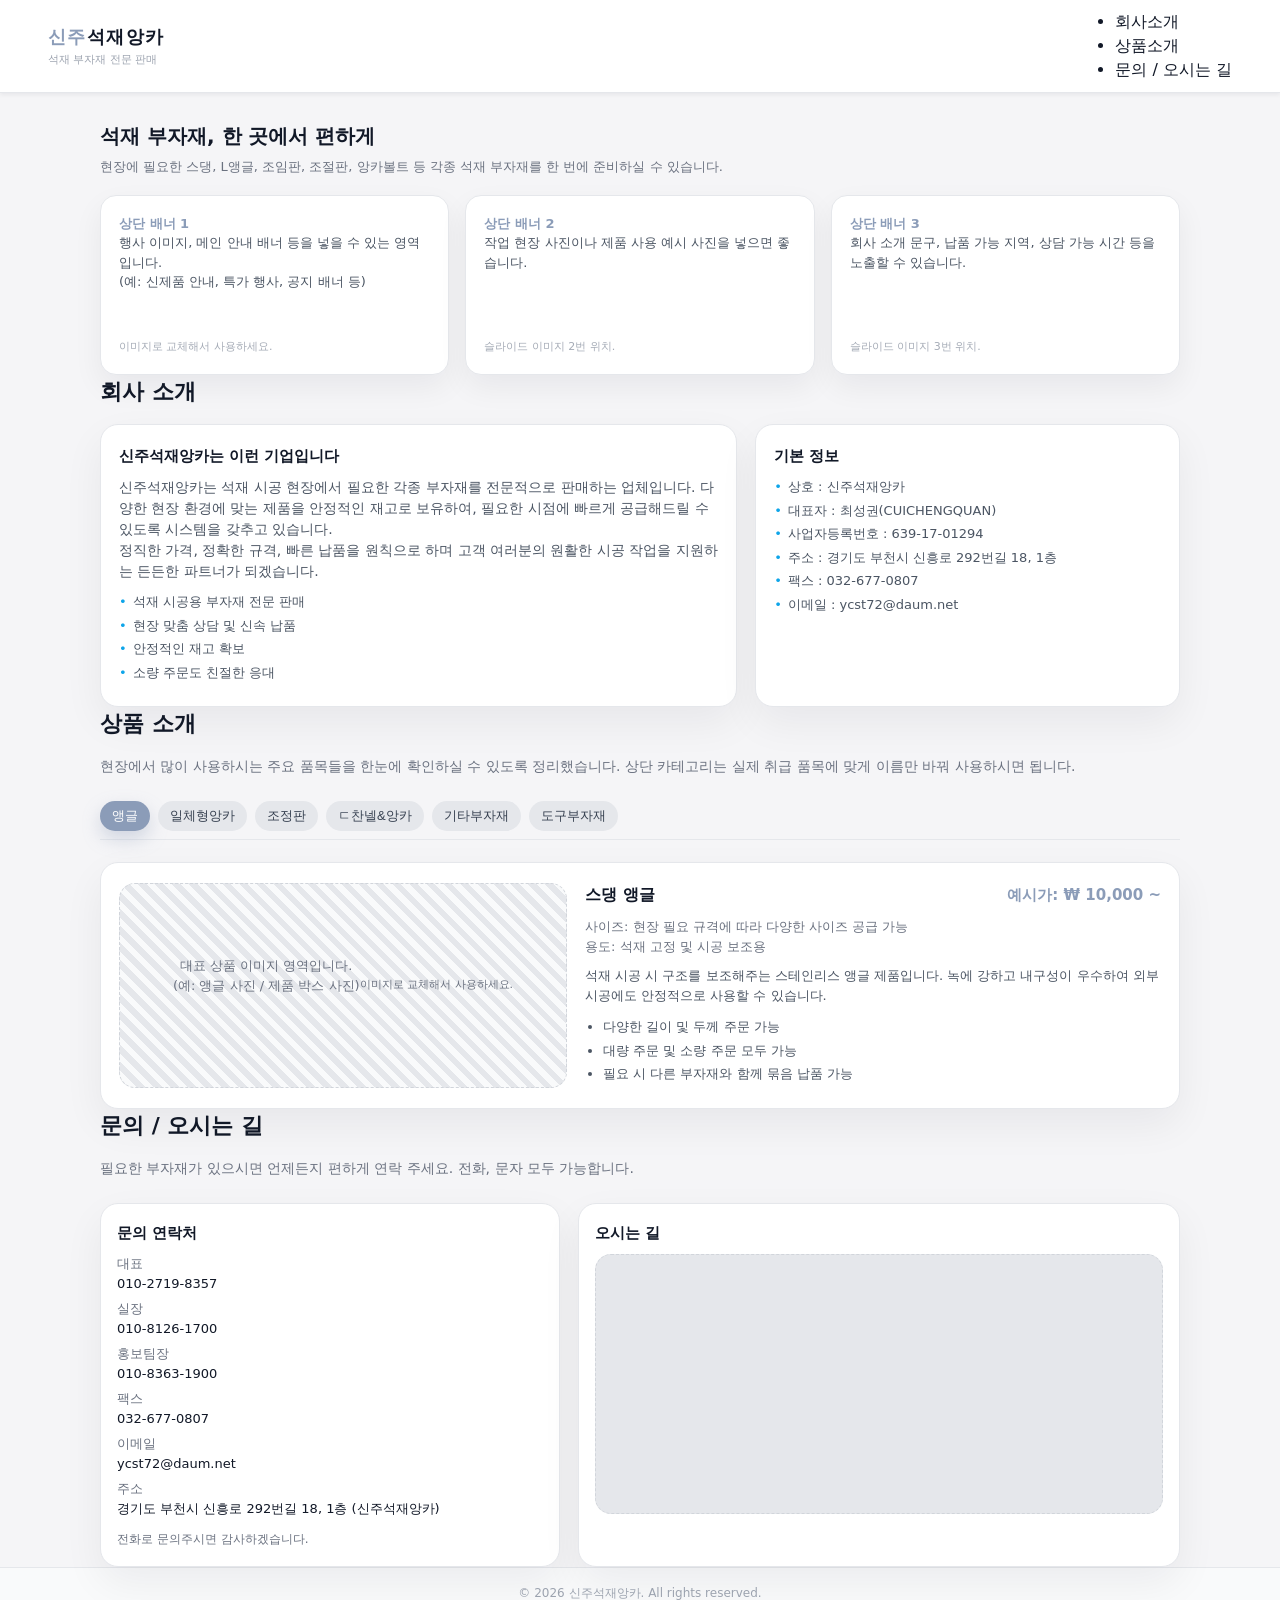
==== commit c9d69bec: "Update index.html" ====
--- a/index.html
+++ b/index.html
@@ -12,11 +12,12 @@
     }
 
     body {
-      font-family: system-ui, -apple-system, BlinkMacSystemFont, "Segoe UI", sans-serif;
-      background: #f3f4f6;
-      color: #111827;
-      line-height: 1.5;
-    }
+  font-family: system-ui, -apple-system, BlinkMacSystemFont, "Segoe UI", sans-serif;
+  background: #f5f5f7;
+  color: #111827;
+  line-height: 1.5;
+}
+
 
     a {
       text-decoration: none;
@@ -30,14 +31,17 @@
 
     /* ===== 공통 레이아웃 ===== */
     .page-wrap {
-      max-width: 1120px;
-      margin: 0 auto;
-      padding: 0 16px 40px;
-    }
-
-    section {
-      padding: 40px 0;
-    }
+      max-width: 100%;
+  padding-left: 100px;
+  padding-right: 100px;
+    }
+
+    .section {
+  max-width: 1600px;
+  margin: 0 auto;
+  padding: 40px 20px;
+}
+
 
     .section-title {
       font-size: 22px;
@@ -53,16 +57,18 @@
 
     /* ===== 헤더 ===== */
     header {
-      position: sticky;
-      top: 0;
-      z-index: 50;
-      background: #020617;
-      color: #e5e7eb;
-      box-shadow: 0 4px 10px rgba(15, 23, 42, 0.3);
-    }
+  position: sticky;
+  top: 0;
+  z-index: 50;
+  background: #ffffff;
+  color: #111827;
+  border-bottom: 1px solid #e5e7eb;
+  box-shadow: 0 2px 4px rgba(15, 23, 42, 0.06);
+}
+
 
     .header-inner {
-      max-width: 1120px;
+      max-width: 95%;
       margin: 0 auto;
       padding: 10px 16px;
       display: flex;
@@ -84,7 +90,7 @@
     }
 
     .logo-text span {
-      color: #38bdf8;
+      color: #8b9cb8;
     }
 
     .logo-sub {
@@ -92,21 +98,25 @@
       color: #9ca3af;
     }
 
-    nav ul {
-      list-style: none;
-      display: flex;
-      gap: 18px;
-      font-size: 14px;
-    }
-
-    nav a {
-      color: #e5e7eb;
-      opacity: 0.9;
-    }
-
-    nav a:hover {
-      opacity: 1;
-    }
+    @media (max-width: 768px) {
+  nav ul {
+    display: none;
+  }
+
+  body.nav-open nav ul {
+    display: flex;
+    position: absolute;
+    top: 52px;
+    right: 16px;
+    background: #020617;
+    padding: 10px 14px;
+    flex-direction: column;
+    gap: 10px;
+    border-radius: 12px;
+    box-shadow: 0 12px 30px rgba(0, 0, 0, 0.35);
+  }
+}
+
 
     .nav-toggle {
       display: none;
@@ -167,28 +177,29 @@
     }
 
     .hero-banner-card {
-      background: #0b1120;
-      border-radius: 16px;
-      padding: 18px;
-      color: #e5e7eb;
-      box-shadow: 0 16px 40px rgba(15, 23, 42, 0.65);
-      min-height: 180px;
-      display: flex;
-      flex-direction: column;
-      justify-content: space-between;
-    }
-
-    .hero-banner-label {
-      font-size: 13px;
-      font-weight: 600;
-      color: #93c5fd;
-      margin-bottom: 8px;
-    }
-
-    .hero-banner-text {
-      font-size: 13px;
-      color: #cbd5f5;
-    }
+  background: #ffffff;
+  border-radius: 16px;
+  padding: 18px;
+  color: #374151;
+  box-shadow: 0 12px 30px rgba(15, 23, 42, 0.06);
+  border: 1px solid #e5e7eb;
+  min-height: 180px;
+  display: flex;
+  flex-direction: column;
+  justify-content: space-between;
+}
+
+.hero-banner-label {
+  font-size: 13px;
+  font-weight: 600;
+  color: #8b9cb8;
+}
+
+.hero-banner-text {
+  font-size: 13px;
+  color: #4b5563;
+}
+
 
     .hero-banner-note {
       margin-top: 16px;
@@ -276,10 +287,11 @@
     }
 
     .product-tab.active {
-      background: #0ea5e9;
-      color: white;
-      box-shadow: 0 8px 18px rgba(14, 165, 233, 0.35);
-    }
+  background: #8b9cb8;
+  color: white;
+  box-shadow: 0 8px 18px rgba(139, 156, 184, 0.35);
+}
+
 
     .product-feature {
       background: #ffffff;
@@ -325,10 +337,11 @@
     }
 
     .product-price {
-      font-size: 15px;
-      font-weight: 700;
-      color: #0ea5e9;
-    }
+  font-size: 15px;
+  font-weight: 700;
+  color: #8b9cb8;
+}
+
 
     .product-meta {
       font-size: 13px;
